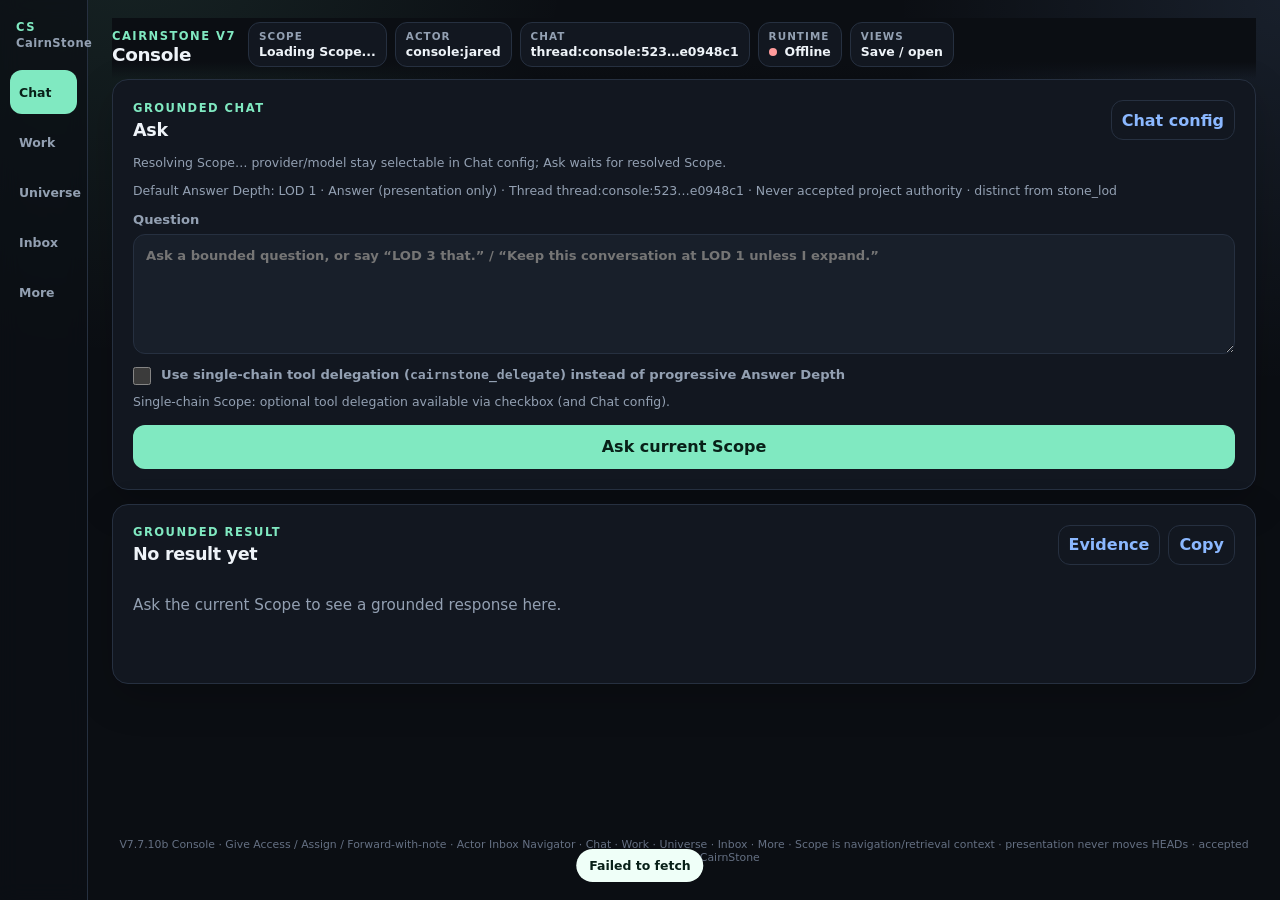
==== index.html @ ab8ea2f3 "feat(work): How To + Get my access + Claim invite surface" ====
<!doctype html>
<html lang="en">
<head>
  <meta charset="utf-8">
  <meta name="viewport" content="width=device-width, initial-scale=1, viewport-fit=cover">
  <meta name="theme-color" content="#101319">
  <link rel="icon" href="data:,">
  <title>CairnStone V7 Console</title>
  <link rel="stylesheet" href="./styles.css">
</head>
<body>
  <a class="skip-link" href="#main-content">Skip to content</a>
  <div class="app-shell">
    <nav class="nav-rail" aria-label="Primary">
      <div class="rail-brand" aria-hidden="true">
        <span class="rail-mark">CS</span>
        <span class="rail-name">CairnStone</span>
      </div>
      <button class="nav-item active" data-nav="chat" type="button">Chat</button>
      <button class="nav-item" data-nav="work" type="button">Work</button>
      <button class="nav-item" data-nav="universe" type="button">Universe</button>
      <button class="nav-item" data-nav="inbox" type="button">Inbox</button>
      <button class="nav-item" data-nav="more" type="button">More</button>
    </nav>

    <div class="app-column">
      <header class="context-bar" aria-label="Context">
        <div class="context-brand">
          <span class="eyebrow">CairnStone V7</span>
          <strong class="context-product">Console</strong>
        </div>
        <div class="context-pills" role="group" aria-label="Operating context">
          <button id="contextScopeBtn" class="context-pill" type="button" title="Open Scope">
            <span class="context-k">Scope</span>
            <span id="contextScopeLabel" class="context-v">Loading…</span>
          </button>
          <button id="contextActorBtn" class="context-pill" type="button" title="Open runtime &amp; actor">
            <span class="context-k">Actor</span>
            <span id="contextActorLabel" class="context-v">console:jared</span>
          </button>
          <button id="contextChatBtn" class="context-pill" type="button" title="Open Chat / Conversation Session">
            <span class="context-k">Chat</span>
            <span id="contextChatLabel" class="context-v">—</span>
          </button>
          <button id="contextCodeBtn" class="context-pill hidden" type="button" title="Open Work / Code Session">
            <span class="context-k">Code</span>
            <span id="contextCodeLabel" class="context-v">—</span>
          </button>
          <button id="contextRuntimeBtn" class="context-pill" type="button" title="Runtime status &amp; settings">
            <span class="context-k">Runtime</span>
            <span class="context-v context-runtime-v"><span id="healthDot" class="dot"></span><span id="healthText">Checking...</span></span>
          </button>
          <button id="contextViewsBtn" class="context-pill" type="button" title="Saved Views (presentation only)">
            <span class="context-k">Views</span>
            <span id="contextViewsLabel" class="context-v">Save / open</span>
          </button>
        </div>
        <button id="healthButton" class="visually-hidden" type="button" tabindex="-1" aria-hidden="true">Health</button>
      </header>

      <div id="inboxSubnav" class="subnav hidden" role="tablist" aria-label="Communications: Inbox, Handoff, Activity">
        <button class="subnav-item active" data-panel="inbox" type="button" title="Inbox — Read correspondence">Inbox</button>
        <button class="subnav-item" data-panel="handoff" type="button" title="Handoff — Dispatch structured handoff">Handoff</button>
        <button class="subnav-item" data-panel="activity" type="button" title="Activity — Cross-actor activity">Activity</button>
      </div>
      <div id="moreSubnav" class="subnav hidden" role="tablist" aria-label="More surfaces">
        <button class="subnav-item" data-panel="stones" type="button">Stones</button>
        <button class="subnav-item" data-panel="evidence" type="button">Evidence</button>
        <button class="subnav-item" data-panel="access" type="button">Access</button>
        <button class="subnav-item" data-panel="authorize" type="button">Authorize</button>
        <button class="subnav-item" data-panel="invite" type="button">Invite</button>
        <button class="subnav-item" data-panel="settings" type="button">Runtime</button>
      </div>

      <main id="main-content" class="app-content" tabindex="-1">
      <section id="panel-chat" class="panel active">
        <div class="card chat-ask-card">
          <div class="section-heading">
            <div><div class="eyebrow">Grounded Chat</div><h2>Ask</h2></div>
            <button id="openChatConfig" class="secondary" type="button" title="Route, model, and Chat runtime knobs">Chat config</button>
          </div>
          <p id="chatModeNote" class="muted small chat-mode-note"></p>
          <div id="answerDepthDefaults" class="answer-depth-defaults muted small" aria-live="polite"></div>
          <label><span>Question</span><textarea id="taskInput" rows="5" maxlength="4000" placeholder="Ask a bounded question, or say “LOD 3 that.” / “Keep this conversation at LOD 1 unless I expand.”"></textarea></label>
          <label id="toolDelegateWrap" class="check-row chat-capability-row"><input id="toolDelegate" type="checkbox"><span>Use single-chain tool delegation (<code>cairnstone_delegate</code>) instead of progressive Answer Depth</span></label>
          <p id="chatCapabilityHonesty" class="muted small chat-capability-honesty"></p>
          <button id="delegateButton" class="primary" type="button">Ask current Scope</button>
        </div>
        <div class="card result-card">
          <div class="section-heading">
            <div><div class="eyebrow">Grounded result</div><h2 id="resultTitle">No result yet</h2></div>
            <div class="result-heading-actions">
              <button id="openEvidenceDrawer" class="secondary" type="button" disabled title="Evidence bound to this response_id">Evidence</button>
              <button id="copyResult" class="secondary" type="button" disabled>Copy</button>
            </div>
          </div>
          <div id="resultMeta" class="chips"></div>
          <div id="authorityStrip" class="authority-strip hidden" aria-live="polite"></div>
          <div id="resultText" class="prose muted">Ask the current Scope to see a grounded response here.</div>
          <div id="answerDepthControls" class="answer-depth-controls hidden" aria-label="Answer Depth"></div>
          <p id="evidenceDrawerHint" class="muted small evidence-drawer-hint hidden"></p>
          <div id="staleActions" class="stale-actions hidden" aria-live="polite"></div>
        </div>
      </section>

      <section id="panel-universe" class="panel">
        <div class="card">
          <div class="section-heading">
            <div><div class="eyebrow">Semantic zoom · Scope projection</div><h2>Universe</h2></div>
            <button id="universeButton" class="primary compact-button" type="button">Open Universe</button>
          </div>
          <p class="muted small">Universe v2 projects Vault → Repo → Chain → Intelligence. Spatial layout, list, and grid share the same Scope selectors. Position and clustering never create graph edges or accepted-state authority.</p>
          <div class="universe-landing-status">
            <strong id="universeLandingSummary">Loading Scope…</strong>
            <span id="universeLandingAuthority" class="muted small">Resolving accepted chain HEAD snapshot.</span>
            <span id="universeLandingLod" class="muted small">LOD: Vault · view: spatial</span>
          </div>
          <div class="invite-actions">
            <button id="universeOpenScope" class="secondary" type="button">Adjust Scope</button>
            <button id="universeOpenRuntime" class="secondary" type="button">Runtime / actor</button>
          </div>
        </div>
      </section>

      <section id="panel-evidence" class="panel">
        <div class="card progressive-card">
          <div class="section-heading"><div><div class="eyebrow">Independent inspection</div><h2>Evidence</h2></div><button id="copyEvidence" class="secondary" type="button" disabled>Copy JSON</button></div>
          <p id="evidenceHonesty" class="muted small progressive-honesty">Authority summary first. Deeper refs expand on demand. <code>response_lod</code> ≠ <code>stone_lod</code>.</p>
          <div id="evidenceEmptyState" class="progressive-empty hidden" aria-live="polite">
            <strong>No evidence payload yet</strong>
            <p class="muted small">Ask in Chat or resolve Scope to inspect citations and freshness. Chat also opens an answer-linked Evidence drawer bound to the same <code>response_id</code>.</p>
          </div>
          <div class="progressive-step primary-step">
            <div class="progressive-step-label">1 · Authority summary</div>
            <div id="authoritySummary" class="evidence-grid"></div>
          </div>
          <div class="progressive-disclosure" id="evidenceDisclosure">
            <details class="progressive-details" data-evidence-section="accepted" open>
              <summary>2 · Accepted / cited evidence</summary>
              <div id="pathHeads" class="list"></div>
            </details>
            <details class="progressive-details" data-evidence-section="skills">
              <summary>3 · Selected skills</summary>
              <div id="skillsList" class="list"></div>
            </details>
            <details class="progressive-details" data-evidence-section="memory">
              <summary>4 · Memory refs / claims</summary>
              <div id="memoryRefs" class="list"></div>
            </details>
            <details class="progressive-details" data-evidence-section="observability">
              <summary>5 · Observability / coverage (raw)</summary>
              <pre id="observability" class="code-block">{}</pre>
            </details>
          </div>
          <div id="evidenceShareActions" class="share-actions" hidden>
            <button type="button" class="secondary" data-share-mode="give-access" data-share-source="evidence">Give access…</button>
            <button type="button" class="secondary" data-share-mode="assign" data-share-source="evidence">Assign / Ask to work</button>
            <button type="button" class="secondary" data-share-mode="forward" data-share-source="evidence">Forward with note</button>
          </div>
        </div>
      </section>
      <section id="panel-inbox" class="panel">
        <div class="card comms-hub-card">
          <div class="section-heading">
            <div>
              <div class="eyebrow" id="inboxHubEyebrow">AC1 correspondence</div>
              <h2>Inbox</h2>
            </div>
            <button id="refreshInbox" class="secondary" type="button">Refresh</button>
          </div>
          <p id="inboxHubBlurb" class="muted small comms-hub-blurb">Read immutable messages for one recipient. Reading may update delivery status only; the message stone stays immutable. Correspondence grants no execution authority.</p>
          <div id="inboxHubScopeNote" class="scope-caveat">Inbox is <strong>not</strong> auto-filtered by Scope: compact AC1 inbox metadata does not carry an authoritative chain association. Filtering would require inventing metadata or marking messages read.</div>
          <p class="muted small comms-identity-note">Identity = immutable <code>message_id</code> / <code>stone_hash</code> from the runtime — Console does not re-key correspondence.</p>
          <div class="actor-inbox-nav" id="inboxActorNav" data-surface="inbox">
            <div class="actor-nav-label" id="inboxActorNavLabel">Choose inbox</div>
            <div id="inboxActorPicker" class="actor-picker" role="listbox" aria-labelledby="inboxActorNavLabel" aria-multiselectable="false"></div>
            <div id="inboxPlaneTabs" class="mailbox-planes" role="tablist" aria-label="Mailbox plane"></div>
            <p id="inboxActorMeta" class="muted small actor-nav-meta" aria-live="polite"></p>
            <details class="actor-nav-advanced progressive-details">
              <summary>Advanced / Custom Actor ID</summary>
              <p class="muted small">Exact mailbox IDs for unusual or federated identities. Primary navigation stays on the actor picker above.</p>
              <label><span>Custom recipient ID</span><input id="inboxActor" value="console:jared" autocomplete="off" spellcheck="false"></label>
            </details>
          </div>
          <label class="check-row"><input id="inboxGroupThreads" type="checkbox"><span>Group by thread</span></label>
          <div id="inboxList" class="message-list" aria-live="polite"><p class="muted">Choose an inbox, then refresh to load correspondence.</p></div>
        </div>
        <div id="messageReaderCard" class="card message-reader-card">
          <div class="eyebrow">Message reader</div>
          <h2 id="messageTitle" tabindex="-1">No message selected</h2>
          <div id="messageMeta" class="chips"></div>
          <div id="messageShareActions" class="share-actions" hidden>
            <button type="button" class="secondary" data-share-mode="give-access" data-share-source="message-reader">Give access…</button>
            <button type="button" class="secondary" data-share-mode="assign" data-share-source="message-reader">Assign / Ask to work</button>
            <button type="button" class="secondary" data-share-mode="forward" data-share-source="message-reader">Forward with note</button>
          </div>
          <pre id="messageContent" class="code-block wrap">Select a message to read it. Reading mutates delivery state only; the message stone remains immutable.</pre>
        </div>
      </section>
      <section id="panel-handoff" class="panel">
        <div class="card comms-hub-card">
          <div class="section-heading">
            <div>
              <div class="eyebrow" id="handoffHubEyebrow">Structured AC1 dispatch</div>
              <h2>Handoff</h2>
            </div>
            <span class="comms-intent-pill" title="Compose only — no execution authority">Dispatch</span>
          </div>
          <p id="handoffHubBlurb" class="muted small comms-hub-blurb">Creates immutable correspondence that transports intent and provenance. It grants no execution, mutation, or accepted-state authority.</p>
          <div id="handoffHubScopeNote" class="scope-caveat">Handoff association is explicit: choose one exact participating chain from the current Scope (AC1 carries one chain field).</div>
          <label><span>Associated chain <small>(must be an exact participating chain)</small></span><select id="handoffChain"></select></label>
          <div class="actor-inbox-nav" id="handoffActorNav" data-surface="handoff">
            <div class="actor-nav-label" id="handoffActorNavLabel">Choose recipients</div>
            <div id="handoffActorPicker" class="actor-picker" role="listbox" aria-labelledby="handoffActorNavLabel" aria-multiselectable="true"></div>
            <p id="handoffActorMeta" class="muted small actor-nav-meta" aria-live="polite"></p>
            <details class="actor-nav-advanced progressive-details">
              <summary>Advanced / Custom Actor ID</summary>
              <p class="muted small">Add unusual recipients by exact mailbox ID. Work plane defaults to <code>:cairnstone-v6</code>.</p>
              <label><span>Recipients <small>(exact IDs; comma-separated fallback)</small></span><input id="handoffTo" placeholder="claude:cairnstone-v6" autocomplete="off" spellcheck="false"></label>
            </details>
          </div>
          <label><span>Subject</span><input id="handoffSubject" value="CairnStone V7 handoff"></label>
          <label><span>Task / intent</span><textarea id="handoffTask" rows="6" placeholder="Describe the continuation or task."></textarea></label>
          <div class="two-col"><label><span>Package ID <small>(optional)</small></span><input id="handoffPackage"></label><label><span>Priority</span><select id="handoffPriority"><option>low</option><option selected>normal</option><option>high</option><option>urgent</option></select></label></div>
          <fieldset><legend>Continuation ref <small>(optional)</small></legend><label><span>Stone hash</span><input id="continuationHash"></label><label><span>Path / note</span><input id="continuationPath"></label></fieldset>
          <fieldset><legend>Immutable GitHub artifact <small>(optional)</small></legend><div class="two-col"><label><span>Owner</span><input id="artifactOwner" placeholder="nothinginfinity"></label><label><span>Repo</span><input id="artifactRepo" placeholder="cairnstone-v6"></label></div><label><span>Path</span><input id="artifactPath"></label><label><span>Commit SHA</span><input id="artifactCommit"></label></fieldset>
          <fieldset><legend>External GitHub inbox mirror <small>(optional transport only)</small></legend><p class="muted small">Writes one inspectable JSON mirror per recipient. The immutable AC1 message stone remains authority; mirror failure does not roll back the handoff.</p><div class="two-col"><label><span>Owner</span><input id="mirrorOwner" placeholder="nothinginfinity"></label><label><span>Repo</span><input id="mirrorRepo" placeholder="cairnstone-v6-console"></label></div><div class="two-col"><label><span>Branch</span><input id="mirrorBranch" placeholder="main"></label><label><span>Path prefix</span><input id="mirrorPrefix" placeholder="cairnstone-inbox"></label></div></fieldset>
          <button id="handoffButton" class="primary" type="button">Dispatch handoff</button>
          <pre id="handoffResult" class="code-block wrap">No handoff sent yet.</pre>
        </div>
      </section>
      <section id="panel-activity" class="panel">
        <div class="card comms-hub-card">
          <div class="section-heading">
            <div>
              <div class="eyebrow" id="activityHubEyebrow">Combined AC1 view</div>
              <h2>Activity</h2>
            </div>
            <button id="activityRefresh" class="secondary" type="button">Refresh</button>
          </div>
          <p id="activityHubBlurb" class="muted small comms-hub-blurb">Aggregated recent correspondence across actor inboxes you query. Same AC1 stones — presentation grouping only.</p>
          <div id="activityHubScopeNote" class="scope-caveat">Activity uses real recipient/thread metadata only. It is not silently filtered by the global Scope because compact AC1 listing metadata does not expose a trustworthy chain field.</div>
          <div class="actor-inbox-nav" id="activityActorNav" data-surface="activity">
            <div class="actor-nav-label" id="activityActorNavLabel">Whose activity?</div>
            <div id="activityActorPicker" class="actor-picker" role="listbox" aria-labelledby="activityActorNavLabel" aria-multiselectable="true"></div>
            <p id="activityActorMeta" class="muted small actor-nav-meta" aria-live="polite"></p>
            <details class="actor-nav-advanced progressive-details">
              <summary>Advanced / Custom Actor ID</summary>
              <p class="muted small">Each mailbox is still queried independently via existing <code>cairnstone_get_inbox</code> — this field is fallback only.</p>
              <label><span>Custom actor IDs</span><input id="activityActors" placeholder="console:jared, claude:cairnstone-v6" autocomplete="off" spellcheck="false"></label>
            </details>
          </div>
          <div class="two-col compact">
            <label><span>Filter</span><select id="activityFilter"><option value="all">All</option><option value="handoff">Handoffs only</option><option value="message">Messages/other</option></select></label>
            <label class="check-row"><input id="activityGroupThreads" type="checkbox" checked><span>Group by thread</span></label>
          </div>
          <div id="activityList" class="message-list" aria-live="polite"><p class="muted">Choose actors, then refresh to load recent activity.</p></div>
        </div>
      </section>
      <section id="panel-stones" class="panel">
        <div class="card progressive-card">
          <div class="section-heading"><div><div class="eyebrow">Scope-aware stone browser</div><h2>Stones</h2></div><button id="stonesRefresh" class="secondary" type="button">Refresh</button></div>
          <p id="stonesHonesty" class="muted small progressive-honesty">Browse and search first. Title / currentness stay primary; LOD and raw refs expand after selection.</p>
          <div class="progressive-step primary-step">
            <div class="progressive-step-label">1 · Browse / search</div>
            <label><span>Search current Scope</span><input id="stonesQuery"></label>
            <div id="stonesHead" class="chips"></div>
            <div id="stonesEmptyState" class="progressive-empty" aria-live="polite">
              <strong>No stones loaded</strong>
              <p class="muted small">Refresh to browse the current Scope. Multi-chain search uses <code>cairnstone_find_scope</code>.</p>
            </div>
            <div id="stonesList" class="message-list"><p class="muted">Refresh to browse the current Scope.</p></div>
          </div>
        </div>
        <div class="card progressive-card">
          <div class="eyebrow">2 · Detail (on selection)</div>
          <h2 id="stoneDetailTitle">No stone selected</h2>
          <div id="stoneDetailMeta" class="chips"></div>
          <div class="progressive-disclosure" id="stonesDisclosure">
            <details id="stonesDetailBlock" class="progressive-details" data-stones-section="detail" open>
              <summary>Summary / preview</summary>
              <pre id="stoneDetailSummary" class="code-block wrap">Select a stone or search match to see its summary.</pre>
            </details>
            <details id="stonesRawBlock" class="progressive-details" data-stones-section="raw">
              <summary>Raw LOD / refs</summary>
              <pre id="stoneDetailRaw" class="code-block wrap">Raw LOD fields and refs appear here after selection. stone_lod is storage LOD — not Answer Depth response_lod.</pre>
            </details>
          </div>
          <div class="share-actions stone-share-actions">
            <button id="copyStoneHash" class="secondary" type="button" disabled>Copy hash</button>
            <button type="button" class="secondary" data-share-mode="give-access" data-share-source="stones" disabled id="stoneGiveAccess">Give access…</button>
            <button type="button" class="secondary" data-share-mode="assign" data-share-source="stones" disabled id="stoneAssign">Assign / Ask to work</button>
            <button type="button" class="secondary" data-share-mode="forward" data-share-source="stones" disabled id="stoneForward">Forward with note</button>
          </div>
        </div>
      </section>
      <section id="panel-access" class="panel">
        <div class="card access-grants-card">
          <div class="section-heading">
            <div>
              <div class="eyebrow">V7.7.10b · canonical-object sharing</div>
              <h2>Access grants</h2>
            </div>
            <button id="accessGrantsRefresh" class="secondary" type="button">Refresh</button>
          </div>
          <p class="muted small">Operational <code>cairnstone-access-grant-v1</code> rows over typed object refs. Visibility ≠ execute. Revoke blocks <strong>future</strong> access only. Worker APIs expected on <strong>0.5.40</strong>; Console degrades honestly if tools are missing. Human Commit required for grant / revoke.</p>
          <div class="scope-caveat">Presentation never calls <code>set_head</code> / <code>set_path_head</code>. Grants never silently widen Scope, workspace, or Code Session capability.</div>
          <label><span>Filter by object_ref <small>(optional)</small></span><input id="accessGrantsObjectRef" placeholder="msg:… / stone:… / session:…" autocomplete="off" spellcheck="false"></label>
          <div id="accessGrantsHonesty" class="muted small" aria-live="polite">Load grants after worker 0.5.40 exposes <code>cairnstone_access_grant_list</code>.</div>
          <div id="accessGrantsList" class="message-list" aria-live="polite"><p class="muted">No grants loaded.</p></div>
        </div>
      </section>
      <section id="panel-code" class="panel">
        <div class="card work-guide-card" id="workGuideCard">
          <div class="section-heading">
            <div>
              <div class="eyebrow">Zero-ID · Work questionnaire</div>
              <h2 id="workGuideTitle">Question 1 of 3</h2>
            </div>
            <span id="workGuideStepPill" class="work-pill">What?</span>
          </div>
          <p id="workGuideSubtitle" class="muted small">Humans answer human questions. CairnStone resolves workspace, access readiness, Code Session, pins, IDs, and Task Run + events.</p>
          <details class="work-howto" id="workHowTo">
            <summary>How to use CairnStone · current step</summary>
            <ol class="muted small">
              <li>Get my workspace access (console:jared, list+read only).</li>
              <li>Answer What / Who / What should they do.</li>
              <li>Give access uses Approve &amp; send invite — not Route/Dispatch.</li>
              <li>Invited actor: Claim invite with mailbox ticket (session only).</li>
              <li>Assign still uses Human Commit then Dispatch.</li>
            </ol>
            <p class="muted small">Bearers stay in this browser session. Never paste them into Stones or chat.</p>
          </details>
          <div class="invite-actions" id="workOperatorPathActions">
            <button id="workGetMyAccessBtn" class="secondary" type="button">Get my workspace access</button>
            <button id="workClaimInviteBtn" class="secondary" type="button">Claim invite</button>
          </div>
          <label id="workClaimInviteWrap" class="hidden"><span>Invite id to claim</span>
            <input id="workClaimInviteId" autocomplete="off" placeholder="invite id from Waiting for claim">
          </label>
          <p id="workOperatorPathStatus" class="muted small" aria-live="polite"></p>
          <p id="workGuideHint" class="muted small work-guide-hint">Describe the outcome in plain language. Do not paste session IDs or commit SHAs.</p>
          <ul id="workGuideMissing" class="work-guide-missing muted small"></ul>

          <div id="workQuestionWhat" class="work-question" data-work-question="what">
            <label><span>What is the work?</span>
              <textarea id="workAnswerWhat" rows="3" placeholder="Ship the Zero-ID Work questionnaire on Console…"></textarea>
            </label>
          </div>

          <div id="workQuestionWho" class="work-question hidden" data-work-question="who">
            <p class="muted small" id="workWhoPrompt">Who should do it?</p>
            <div id="workActorPicker" class="actor-picker work-actor-picker" role="listbox" aria-label="Choose who by name"></div>
            <p id="workWhoSelected" class="muted small">No one selected yet.</p>
          </div>

          <div id="workQuestionAction" class="work-question hidden" data-work-question="what_should_they_do">
            <p class="muted small">What should they do?</p>
            <div id="workActionChoices" class="work-action-choices" role="listbox" aria-label="Choose the human action"></div>
            <label id="workActionNoteWrap" class="hidden"><span>Extra note <small>(optional)</small></span>
              <textarea id="workAnswerActionNote" rows="2" placeholder="Optional plain-language detail…"></textarea>
            </label>
          </div>

          <div class="invite-actions">
            <button id="workGuidePrimaryCta" class="primary" type="button">Continue</button>
            <button id="workGuideBackBtn" class="secondary hidden" type="button">Back</button>
          </div>
          <p class="muted small work-guide-note">Access grant · Human Commit · Dispatch stay explicit second taps. Raw IDs and SHAs live under Advanced. <strong>10h.4 runtime acceptance stays separate.</strong></p>
        </div>

        <div class="card work-resolve-card hidden" id="workAutoResolveCard">
          <div class="section-heading">
            <div>
              <div class="eyebrow">CairnStone resolve</div>
              <h2>Auto-resolved values</h2>
            </div>
            <button id="workAutoResolveRefresh" class="secondary" type="button">Refresh resolve</button>
          </div>
          <p class="muted small">Presentation resolves CairnStone values from Conversation bindings + session prefs. It never invents IDs, never weakens <code>scoped_grant</code>, and never auto-dispatches.</p>
          <ul id="workAutoResolveList" class="work-resolve-list" aria-live="polite"></ul>
          <div id="workAccessTargetPick" class="work-access-target-pick hidden">
            <p class="muted small"><strong>Access to what?</strong> Give access needs one human target. Console will not wait on Code Session, repo pins, or Task Run — and will not create a Code Session by default.</p>
            <div id="workAccessTargetChoices" class="work-access-target-choices" role="listbox" aria-label="Access to what?"></div>
            <p id="workAccessTargetNote" class="muted small" aria-live="polite"></p>
          </div>
        </div>

        <div class="card work-confirm-card hidden" id="workConfirmCard">
          <div class="section-heading">
            <div>
              <div class="eyebrow">Second tap required</div>
              <h2>Review · Human Commit · Dispatch</h2>
            </div>
          </div>
          <div id="workAccessConfirm" class="work-access-confirm hidden">
            <p id="workAccessConfirmText" class="work-access-confirm-text"></p>
            <label class="check-row work-access-confirm-row" id="workAccessConfirmCheckRow">
              <input id="workAccessConfirmCheck" type="checkbox">
              <span>Yes — confirm this access target before Human Commit</span>
            </label>
            <div class="invite-actions">
              <button id="workApproveInviteBtn" class="primary hidden" type="button">Approve &amp; send invite</button>
            </div>
            <p id="workInviteStatus" class="muted small" aria-live="polite"></p>
          </div>
          <div id="workGenericIntentWrap">
          <p class="muted small">Answers are composed into intent text below. Route / Commit / Dispatch remain explicit — Console never auto-mutates or auto-dispatches.</p>
          <label><span>Composed intent</span><textarea id="intentText" rows="4" placeholder="Filled from What / Who / What should they do…"></textarea></label>
          <div class="invite-actions">
            <button id="intentRouteButton" class="secondary" type="button">Route intent</button>
          </div>
          <div class="share-proposal-card">
            <div class="eyebrow">Proposal summary</div>
            <strong id="intentProposalTitle">No proposal</strong>
            <ul id="intentProposalLines" class="share-proposal-lines muted small"><li>Route intent from Work to see a proposal or dispatch card.</li></ul>
          </div>
          <label class="check-row share-commit-row"><input id="intentHumanCommit" type="checkbox"><span>Human Commit — approve the proposed tool call without dispatching it</span></label>
          <div class="invite-actions">
            <button id="intentCommitProposal" class="primary" type="button" disabled>Commit proposal</button>
          </div>
          <label class="check-row share-commit-row"><input id="dispatchHumanCommit" type="checkbox"><span>Human Commit — approve dispatch of this proposed Task Run</span></label>
          <div class="invite-actions">
            <button id="dispatchCommitButton" class="primary" type="button" disabled>Dispatch Task Run</button>
          </div>
          <pre id="intentResult" class="code-block wrap">No intent routed yet.</pre>
          </div>
        </div>

        <div class="card work-code-card hidden" id="workCodeSessionCard">
          <div class="section-heading">
            <div>
              <div class="eyebrow">Code Session · default</div>
              <h2 id="workCodeSessionHeading">Code Session</h2>
            </div>
            <button id="codeLoad" class="secondary" type="button">Load console view</button>
          </div>
          <p id="workCodeSessionStatus" class="muted small">Resolved Work shows the Code Session here — Advanced stays closed.</p>

          <div id="workRepoBranchPick" class="work-repo-branch-pick hidden">
            <p class="muted small">No Conversation-bound Code Session. Pick one repo and branch — CairnStone resolves pins server-side. No commit hash or session-id field in default.</p>
            <label><span>Repository</span><input id="workRepoPick" autocomplete="off" placeholder="owner/repo"></label>
            <label><span>Branch</span><input id="workBranchPick" autocomplete="off" placeholder="main" value="main"></label>
            <div class="invite-actions">
              <button id="workRepoBranchBindBtn" class="primary compact-button" type="button">Bind Code Session</button>
            </div>
            <p id="workRepoBranchNote" class="muted small" aria-live="polite"></p>
          </div>

          <div id="codeEmptyState" class="work-empty-state" aria-live="polite">
            <strong>No Code Session loaded</strong>
            <p class="muted small">Bind via Chat discovery or repo + branch, then load the console view. Runtime identity stays on the worker.</p>
          </div>
          <div id="codeSurface" class="code-surface hidden">
            <div class="work-task-hero" aria-label="Current task">
              <div class="work-task-kicker">Current task</div>
              <div id="codeCurrentTask" class="work-task-title">—</div>
              <div class="work-task-meta">
                <span id="codeSessionLifecycle" class="work-pill">—</span>
                <span id="codeProjectName" class="work-pill work-pill-muted">—</span>
              </div>
            </div>
            <div id="codeMeta" class="chips"></div>
            <div class="code-actions invite-actions" aria-label="Operator actions">
              <button id="codeInviteAgent" class="secondary" type="button" disabled>Invite Agent</button>
              <button id="codeSendMessage" class="secondary" type="button" disabled>Send Message</button>
              <button id="codeCheckpoints" class="secondary" type="button" disabled>Checkpoints</button>
              <button id="codeViewWork" class="secondary" type="button" disabled>View Work</button>
              <button id="codeGiveAccess" class="secondary" type="button" disabled data-share-mode="give-access" data-share-source="work">Give access…</button>
              <button id="codeAssign" class="secondary" type="button" disabled data-share-mode="assign" data-share-source="work">Assign / Ask to work</button>
              <button id="codeProposeMerge" class="primary compact-button" type="button" disabled>Propose / Merge</button>
            </div>
            <div class="work-disclosure" id="codeDisclosure">
              <details class="work-details" data-section="actors">
                <summary>Actors <span id="codeActorsSummary" class="work-summary-hint"></span></summary>
                <div id="codeActors" class="code-actors">—</div>
                <div id="codeLeases" class="muted small work-inline-note"></div>
              </details>
              <details class="work-details" data-section="tests">
                <summary>Tests <span id="codeTestsSummary" class="work-summary-hint"></span></summary>
                <div id="codeTests" class="code-block-value">—</div>
              </details>
              <details class="work-details" data-section="working_tree">
                <summary>Working tree <span id="codeWorkingTreeSummary" class="work-summary-hint"></span></summary>
                <div id="codeWorkingTree" class="code-block-value">—</div>
              </details>
              <details class="work-details" data-section="checkpoints">
                <summary>Checkpoints <span id="codeCheckpointsSummary" class="work-summary-hint"></span></summary>
                <div id="codeCheckpointsHint" class="muted small">Use <strong>Checkpoints</strong> for the authoritative list from <code>cairnstone_code_checkpoint_list</code>.</div>
              </details>
              <details class="work-details" data-section="environment">
                <summary>Environment / sandbox <span id="codeEnvSummary" class="work-summary-hint"></span></summary>
                <div id="codeEnvironment" class="code-block-value">—</div>
                <div id="codeSandbox" class="muted small work-inline-note"></div>
              </details>
              <details class="work-details" data-section="receipts">
                <summary>Receipts <span id="codeReceiptsSummary" class="work-summary-hint"></span></summary>
                <div id="codeReceipts" class="muted small">None in snapshot unless reported by console view.</div>
              </details>
              <details class="work-details" data-section="actions">
                <summary>Action catalog <span class="work-summary-hint">existing APIs only</span></summary>
                <div id="codeActionCatalog" class="work-action-catalog"></div>
                <p class="muted small">Invite = V7.7.6 invite plane; Propose/Merge = <code>cairnstone_workspace_propose_accept</code> only. No silent Chat/Authorize merge.</p>
              </details>
            </div>
          </div>
          <div id="codeProposeForm" class="code-propose-form hidden">
            <div class="eyebrow">Propose / Merge</div>
            <p class="muted small">Calls <code>cairnstone_workspace_propose_accept</code> only after confirm. Requires propose scope on the workspace capability. Console does not add merge/deploy authority; accepted_state_authority stays false.</p>
            <label><span>Title <small>(optional)</small></span><input id="codeProposeTitle" autocomplete="off" placeholder="Proposal title"></label>
            <label><span>Note <small>(optional)</small></span><textarea id="codeProposeNote" rows="2" placeholder="Review note"></textarea></label>
            <label><span>Path prefix <small>(optional)</small></span><input id="codeProposePrefix" autocomplete="off" placeholder="notes/"></label>
            <label><span>Paths <small>(optional; one per line — omit to use server default)</small></span><textarea id="codeProposePaths" rows="3" placeholder="Leave empty rather than inventing paths"></textarea></label>
            <div class="invite-actions">
              <button id="codeProposeConfirm" class="primary compact-button" type="button">Confirm propose</button>
              <button id="codeProposeCancel" class="secondary" type="button">Cancel</button>
            </div>
          </div>
          <div id="codeDetail" class="card hidden">
            <div class="eyebrow">Detail</div>
            <h2 id="codeDetailTitle">—</h2>
            <pre id="codeDetailBody" class="code-block wrap"></pre>
          </div>
        </div>

        <details class="work-advanced work-advanced-shell" id="workAdvancedShell">
          <summary>Advanced · ID-ish steps &amp; raw values</summary>
          <p class="muted small">Escape hatch for raw workspace IDs, Code Session ID paste, Create with SHA / session id, Task Run ID override, and the prior six ID-oriented steps. Default Work does not require these.</p>

          <div class="card work-step-card" id="workStepWorkspace" data-work-step="choose_workspace">
            <div class="section-heading">
              <div><div class="eyebrow">Advanced 1</div><h2>Choose workspace</h2></div>
            </div>
            <p class="muted small">Raw <code>ws:</code> ID + session capability. Default mode shows a human workspace label instead.</p>
            <label><span>Workspace ID</span><input id="workWorkspaceId" autocomplete="off" placeholder="ws:…"></label>
            <label><span>Workspace capability</span><input id="codeWorkspaceCap" type="password" autocomplete="off" placeholder="workspace capability (sessionStorage only)"></label>
            <div class="invite-actions">
              <button id="workGetMyAccessAdvancedBtn" class="secondary compact-button" type="button">Get my workspace access</button>
              <button id="workWorkspaceSave" class="primary compact-button" type="button">Save workspace</button>
            </div>
          </div>

          <div class="card work-step-card" id="workStepCollaborator" data-work-step="add_collaborator">
            <div class="section-heading">
              <div><div class="eyebrow">Advanced 2</div><h2>Add collaborator</h2></div>
            </div>
            <p class="muted small"><strong>Add collaborator</strong> mints a workspace invite (Invite plane). That is not <strong>Share reference</strong> (access grant over a typed object ref).</p>
            <div class="invite-actions">
              <button id="workAddCollaboratorBtn" class="primary compact-button" type="button">Add collaborator</button>
              <button id="workCollaboratorContinueBtn" class="secondary" type="button">Continue</button>
            </div>
          </div>

          <div class="card work-step-card" id="workStepCodeSession" data-work-step="code_session">
            <div class="section-heading">
              <div><div class="eyebrow">Advanced 3</div><h2>Code Session · ID paste / Create SHA</h2></div>
              <button id="workCodeSessionRefreshBtn" class="secondary" type="button">Refresh discovery</button>
            </div>
            <p id="codeHonesty" class="muted small">Escape hatch only. Default Work uses Chat binding or a single repo + branch pick (pins resolved server-side). Raw session IDs and commit SHAs stay here.</p>
            <div id="workCodeSessionDiscovery" class="work-discovery">
              <label><span>Bound Code Sessions (from Conversation Sessions)</span>
                <select id="workCodeSessionSelect">
                  <option value="">Loading honest options…</option>
                </select>
              </label>
              <p id="workCodeSessionDiscoveryNote" class="muted small">Empty until a Conversation Session binds a code_session_id, or you create one below.</p>
              <div class="invite-actions">
                <button id="workCodeSessionUseBtn" class="primary compact-button" type="button">Use selected</button>
              </div>
            </div>
            <details class="work-create-details" id="workCodeSessionCreateDetails">
              <summary>Create with SHA / session id</summary>
              <p class="muted small">Calls <code>cairnstone_code_session_create</code> with explicit session id + base-commit SHAs. Prefer default repo + branch bind when possible.</p>
              <label><span>New Code Session ID</span><input id="workCodeSessionCreateId" autocomplete="off" placeholder="cs:…"></label>
              <label><span>Source repos <small>(one per line)</small></span><textarea id="workCodeSessionCreateRepos" rows="2" placeholder="owner/repo"></textarea></label>
              <label><span>Base commits <small>(repo sha — one per line)</small></span><textarea id="workCodeSessionCreateCommits" rows="2" placeholder="owner/repo abcdef…"></textarea></label>
              <div class="invite-actions">
                <button id="workCodeSessionCreateBtn" class="primary compact-button" type="button">Create Code Session</button>
              </div>
            </details>
            <details class="work-advanced" id="workAdvancedIds">
              <summary>Raw Code Session ID paste</summary>
              <p class="muted small">Manual ID entry is an escape hatch, not discovery.</p>
              <div class="work-bind">
                <label><span>Code Session ID</span><input id="codeSessionId" autocomplete="off" placeholder="cs:…"></label>
              </div>
            </details>
          </div>

          <div class="card work-stage" id="workStageIntent" data-work-stage="describe">
            <div class="section-heading">
              <div><div class="eyebrow">Advanced 4–6 · V7.7.10e Work proposal gate</div><h2>Raw describe · Review · Dispatch IDs</h2></div>
            </div>
            <p class="muted small">Dispatch Task Run ID override lives here only. Default confirm auto-fills the ID but keeps the field hidden. Presentation never calls <code>set_head</code> / <code>set_path_head</code>.</p>
            <label id="workDispatchIdLabel"><span>Dispatch Task Run ID override</span><input id="dispatchTaskRunId" autocomplete="off" placeholder="tr:… (auto-filled after propose)"></label>
            <p class="muted small">Prefer the Zero-ID questionnaire + confirm card above. This block exists for operators who need ID-level control.</p>
          </div>
        </details>

        <div class="card work-stage hidden" id="workStageEvents" data-cairn-target="work.events" data-work-stage="events">
          <div class="section-heading">
            <div><div class="eyebrow">V7.7.10f · Worker event-plane poll</div><h2>Events / Agent Tree</h2></div>
          </div>
          <p class="muted small">Diagnostics after Code Session readiness. Poll-only view for worker event-plane projection. Presentation never invents events, never claims live WebSocket transport, and never moves HEADs.</p>
          <label><span>Task Run ID <small>(optional root / filter)</small></span><input id="eventTaskRunId" autocomplete="off" placeholder="tr:…"></label>
          <div class="invite-actions">
            <button id="eventPollButton" class="secondary" type="button">Poll events</button>
            <button id="eventTreeButton" class="secondary" type="button">Poll agent tree</button>
          </div>
          <pre id="eventResult" class="code-block wrap">No event-plane result yet.</pre>
        </div>

        <div class="card work-stage hidden" id="workStageRetention" data-cairn-target="work.retention" data-work-stage="retention">
          <div class="section-heading">
            <div><div class="eyebrow">V7.7.10g</div><h2>Retention preview</h2></div>
          </div>
          <p class="muted small">Diagnostic after session readiness. Preview-only retention card. Fail-closed if the worker tool is unavailable. Presentation never invents PIN/DROP decisions and never writes HEAD state. <strong>10h.4 runtime acceptance stays separate from this UX slice.</strong></p>
          <div class="invite-actions">
            <button id="retentionPreviewButton" class="secondary" type="button">Preview retention</button>
          </div>
          <pre id="retentionResult" class="code-block wrap" aria-live="polite">No retention preview result yet.</pre>
        </div>
      </section>
<section id="panel-invite" class="panel">
        <div class="card invite-card">
          <div class="section-heading">
            <div><div class="eyebrow">V7.7.6b trusted-human mint</div><h2>Invite to Workspace</h2></div>
            <button id="inviteRefresh" class="secondary" type="button">Refresh lifecycle</button>
          </div>
          <p class="muted small">Minting uses the operator bearer already kept in this browser session. The Console never signs workspace capabilities and never stores a workspace bearer. AC1 notices carry only invite_id, fingerprint, and instructions.</p>
          <label><span>Workspace ID</span><input id="inviteWorkspace" value="ws:v775-multi-actor-workplane" autocomplete="off"></label>
          <label><span>Actors (one principal-bound invite each)</span><textarea id="inviteActors" rows="4">chatgpt:cairnstone-v6
claude:cairnstone-v6
grok:cairnstone-v6
grok-bot:cairnstone-v6</textarea></label>
          <div class="two-col compact">
            <label><span>Membership role</span>
              <select id="inviteRole">
                <option value="drafter" selected>drafter</option>
                <option value="proposer">proposer</option>
                <option value="owner">owner</option>
              </select>
            </label>
            <label><span>Invite TTL seconds</span><input id="inviteTtl" type="number" min="60" max="604800" value="86400"></label>
          </div>
          <label><span>Optional path prefix</span><input id="invitePrefix" placeholder="notes/" autocomplete="off"></label>
          <fieldset>
            <legend>Scopes</legend>
            <label class="check-row"><input type="checkbox" data-scope="ls" checked><span>ls</span></label>
            <label class="check-row"><input type="checkbox" data-scope="read" checked><span>read</span></label>
            <label class="check-row"><input type="checkbox" data-scope="diff" checked><span>diff</span></label>
            <label class="check-row"><input type="checkbox" data-scope="write_draft" checked><span>write_draft (does not imply propose)</span></label>
            <label class="check-row"><input type="checkbox" data-scope="propose"><span>propose (explicit only)</span></label>
          </fieldset>
          <label><span>Instruction in AC1 notice</span><textarea id="inviteInstruction" rows="3">Join the workspace and review proposal 001. Claim with your mailbox capability. Do not paste workspace bearers into Stones or chat.</textarea></label>
          <div class="invite-actions"><button id="inviteMint" class="primary" type="button">Mint & Send</button></div>
          <label><span>Fallback human prompt</span><input id="inviteFallback" value="Check your CairnStone work inbox." readonly></label>
          <button id="inviteCopyFallback" class="secondary" type="button">Copy fallback prompt</button>
          <div id="inviteList" class="message-list"><p class="muted">No tracked invites in this browser session.</p></div>
        </div>
        <div class="card">
          <div class="section-heading">
            <div><div class="eyebrow">V7.7.6c trusted-human mailbox issue</div><h2>Issue mailbox capability</h2></div>
          </div>
          <p class="muted small">Uses the same operator bearer as Mint. Issues a short-lived mail.read:self token for one actor so that actor can claim an invite. Show once, copy into the host secure field, never stone, never paste into chat.</p>
          <label><span>Principal actor</span><input id="mailboxActor" value="grok-bot:cairnstone-v6" autocomplete="off"></label>
          <label><span>TTL seconds (30–3600)</span><input id="mailboxTtl" type="number" min="30" max="3600" value="900"></label>
          <fieldset>
            <legend>Mailbox scopes</legend>
            <label class="check-row"><input type="checkbox" data-mailbox-scope="mail.read:self" checked><span>mail.read:self (required to claim)</span></label>
            <label class="check-row"><input type="checkbox" data-mailbox-scope="mail.reply:self"><span>mail.reply:self</span></label>
            <label class="check-row"><input type="checkbox" data-mailbox-scope="task.consume:self"><span>task.consume:self</span></label>
          </fieldset>
          <div class="invite-actions">
            <button id="mailboxIssue" class="primary" type="button">Issue mailbox capability</button>
            <button id="mailboxReissue" class="secondary" type="button">Reissue mailbox cap</button>
            <button id="mailboxCopy" class="secondary" type="button" disabled>Copy token</button>
            <button id="mailboxClear" class="secondary" type="button">Clear from screen</button>
          </div>
          <p id="mailboxCountdown" class="muted small">No mailbox ticket on screen.</p>
          <pre id="mailboxResult" class="code-block wrap">No mailbox capability issued this session.</pre>
        </div>
        <div class="card">
          <div class="eyebrow">Ordinary AC1 compose</div>
          <h2>Send message</h2>
          <p class="muted small">Independent of invitations. Correspondence transports intent only.</p>
          <label><span>Recipients</span><input id="composeTo" value="chatgpt:cairnstone-v6, claude:cairnstone-v6, grok:cairnstone-v6"></label>
          <label><span>Subject</span><input id="composeSubject" value="CairnStone Console message"></label>
          <label><span>Intent</span>
            <select id="composeIntent">
              <option value="message" selected>message</option>
              <option value="handoff">handoff</option>
              <option value="task_request">task_request</option>
              <option value="ack">ack</option>
            </select>
          </label>
          <label><span>Body</span><textarea id="composeBody" rows="4" placeholder="Ordinary human-to-model correspondence."></textarea></label>
          <button id="composeSend" class="primary" type="button">Send message</button>
          <pre id="composeResult" class="code-block wrap">No message sent yet.</pre>
        </div>
      </section>
      <section id="panel-authorize" class="panel">
        <div class="card progressive-card authorize-card">
          <div class="section-heading"><div><div class="eyebrow">V7.3.3 trusted human boundary</div><h2>Authorize</h2></div><button id="authorizationRefresh" class="secondary" type="button">Refresh</button></div>
          <p id="authorizeHonesty" class="muted small progressive-honesty">Material effect first. Exact arguments and provenance stay one drill-down away. Operator bearer is session-only — never Saved Views, never stones.</p>
          <div class="progressive-step primary-step">
            <div class="progressive-step-label">1 · Operator session</div>
            <label><span>Operator token</span><input id="operatorToken" type="password" autocomplete="off" placeholder="CAIRNSTONE_OPERATOR_TOKEN"></label>
          </div>
          <div class="progressive-step primary-step">
            <div class="progressive-step-label">2 · Authorization history</div>
            <div id="authorizationEmptyState" class="progressive-empty" aria-live="polite">
              <strong>Enter token and refresh</strong>
              <p class="muted small">This surface is outside the model-callable MCP tool catalog.</p>
            </div>
            <div id="authorizationList" class="message-list"><p class="muted">Enter the operator token and refresh to load pending and completed requests.</p></div>
          </div>
        </div>
        <div class="card progressive-card authorize-card">
          <div class="eyebrow">3 · Selected request</div>
          <h2 id="authorizationTitle">No authorization selected</h2>
          <div id="authorizationMeta" class="chips"></div>
          <div class="progressive-step primary-step">
            <div class="progressive-step-label">Material effect</div>
            <div id="authorizationSummary" class="evidence-grid"></div>
          </div>
          <div class="progressive-disclosure" id="authorizeDisclosure">
            <details id="authorizeArgsBlock" class="progressive-details" data-authorize-section="args" open>
              <summary>4 · Exact stored arguments</summary>
              <pre id="authorizationArguments" class="code-block wrap">Select an authorization record.</pre>
            </details>
            <details id="authorizeRawBlock" class="progressive-details" data-authorize-section="raw">
              <summary>5 · Immutable request / provenance</summary>
              <pre id="authorizationRaw" class="code-block wrap">{}</pre>
            </details>
          </div>
          <div class="two-col">
            <button id="authorizationReject" class="secondary" type="button" disabled>Reject</button>
            <button id="authorizationApprove" class="primary" type="button" disabled>Approve & Execute</button>
          </div>
          <pre id="authorizationResult" class="code-block wrap">No decision submitted.</pre>
        </div>
      </section>
      <section id="panel-settings" class="panel">
        <div class="card">
          <div class="section-heading">
            <div><div class="eyebrow">More · Runtime</div><h2>Runtime &amp; actor</h2></div>
            <button id="settingsOpenSheet" class="secondary" type="button">Open editor</button>
          </div>
          <p class="muted small">Raw MCP URL and actor override live in a sheet — not permanent first-screen chrome. Console actions never grant delegated execution or mutation authority.</p>
          <div class="evidence-grid">
            <div class="evidence-item"><span class="muted small">Actor</span><strong id="settingsActorPreview">console:jared</strong></div>
            <div class="evidence-item"><span class="muted small">Runtime</span><strong id="settingsRuntimePreview" class="wrap-anywhere">—</strong></div>
          </div>
          <p class="muted small">Operator bearer remains only on Authorize (sessionStorage). Workspace capabilities stay in Work / Invite flows and are never stoned.</p>
          <p class="muted small">Saved Views (context bar → Views) store selectors/presentation in localStorage only and re-resolve Scope on open.</p>
        </div>
      </section>
      </main>

      <footer>V7.7.10b Console · Give Access / Assign / Forward-with-note · Actor Inbox Navigator · Chat · Work · Universe · Inbox · More · Scope is navigation/retrieval context · presentation never moves HEADs · accepted state remains in CairnStone</footer>
    </div>

    <nav class="nav-bottom" aria-label="Primary mobile">
      <button class="nav-item active" data-nav="chat" type="button"><span class="nav-ico" aria-hidden="true">◎</span><span>Chat</span></button>
      <button class="nav-item" data-nav="work" type="button"><span class="nav-ico" aria-hidden="true">▣</span><span>Work</span></button>
      <button class="nav-item" data-nav="universe" type="button"><span class="nav-ico" aria-hidden="true">◉</span><span>Universe</span></button>
      <button class="nav-item" data-nav="inbox" type="button"><span class="nav-ico" aria-hidden="true">☰</span><span>Inbox</span></button>
      <button class="nav-item" data-nav="more" type="button"><span class="nav-ico" aria-hidden="true">···</span><span>More</span></button>
    </nav>
  </div>

  <div id="scopeSheet" class="sheet hidden" role="dialog" aria-modal="true" aria-labelledby="scopeSheetTitle">
    <div class="sheet-backdrop" data-close-sheet="scopeSheet"></div>
    <div class="sheet-panel">
      <header class="sheet-header">
        <div><div class="eyebrow">Global workspace</div><h2 id="scopeSheetTitle">Scope</h2></div>
        <button class="secondary" type="button" data-close-sheet="scopeSheet">Close</button>
      </header>
      <div class="sheet-body progressive-card">
        <p class="muted small progressive-honesty">Compact identity first. Browse and diagnostics expand on demand. Opening a Saved View always re-resolves this snapshot.</p>
        <div class="progressive-step primary-step">
          <div class="progressive-step-label">1 · Scope identity</div>
          <div class="scope-status">
            <strong id="scopeSummary">Loading Scope...</strong>
            <span id="scopeAuthority" class="muted small">Resolving accepted chain HEAD snapshot.</span>
          </div>
          <div id="savedViewFreshness" class="scope-caveat hidden" role="status"></div>
        </div>
        <div class="scope-tools">
          <label class="scope-search"><span>Find repository or chain</span><input id="scopeSearch" type="search" placeholder="Search CairnStone..."></label>
          <div class="scope-actions">
            <button id="scopeAll" class="secondary" type="button">All CairnStone</button>
            <button id="scopeDefault" class="secondary" type="button">Project memory</button>
          </div>
        </div>
        <div id="scopeRecentsWrap" class="scope-recents hidden">
          <span class="muted small">Recent</span>
          <div id="scopeRecents" class="chips"></div>
        </div>
        <div class="progressive-disclosure">
          <details id="scopePicker" class="progressive-details">
            <summary>2 · Browse repositories and chains</summary>
            <div id="scopeCatalog" class="scope-catalog"><p class="muted">Loading catalog...</p></div>
          </details>
          <details id="scopeAdvanced" class="progressive-details">
            <summary>3 · Coverage / diagnostics</summary>
            <div id="scopeCoverage" class="muted small"></div>
            <p class="muted small">Bird's Eye / Universe projection remains available from the Universe primary surface.</p>
          </details>
        </div>
      </div>
    </div>
  </div>

  <div id="savedViewsSheet" class="sheet hidden" role="dialog" aria-modal="true" aria-labelledby="savedViewsSheetTitle">
    <div class="sheet-backdrop" data-close-sheet="savedViewsSheet"></div>
    <div class="sheet-panel">
      <header class="sheet-header">
        <div>
          <div class="eyebrow">Navigation convenience</div>
          <h2 id="savedViewsSheetTitle">Saved Views</h2>
        </div>
        <button class="secondary" type="button" data-close-sheet="savedViewsSheet">Close</button>
      </header>
      <div class="sheet-body">
        <p class="muted small">Stores selectors and presentation prefs in this browser only. Opening re-resolves Scope via <code>cairnstone_resolve_scope</code>. Never freezes HEADs, never stores secrets, never accepted project truth.</p>
        <div class="progressive-step primary-step">
          <div class="progressive-step-label">Save current view</div>
          <label><span>Name</span><input id="savedViewName" maxlength="80" placeholder="e.g. Platform · Universe list" autocomplete="off"></label>
          <button id="savedViewSave" class="primary" type="button">Save view</button>
        </div>
        <div class="progressive-step">
          <div class="progressive-step-label">Open / manage</div>
          <div id="savedViewsList" class="message-list" aria-live="polite"><p class="muted">No Saved Views yet.</p></div>
        </div>
        <p id="savedViewsNote" class="scope-caveat">Saved Views ≠ accepted project truth. <code>response_lod</code> stays distinct from <code>stone_lod</code>.</p>
      </div>
    </div>
  </div>

  <div id="runtimeSheet" class="sheet hidden" role="dialog" aria-modal="true" aria-labelledby="runtimeSheetTitle">
    <div class="sheet-backdrop" data-close-sheet="runtimeSheet"></div>
    <div class="sheet-panel">
      <header class="sheet-header">
        <div><div class="eyebrow">Provider / connection</div><h2 id="runtimeSheetTitle">Runtime &amp; actor</h2></div>
        <button class="secondary" type="button" data-close-sheet="runtimeSheet">Close</button>
      </header>
      <div class="sheet-body">
        <p class="muted small">Console actions never grant delegated execution or mutation authority. Values are browser-local only.</p>
        <label><span>Runtime MCP</span><input id="runtimeUrl" autocomplete="url"></label>
        <label><span>Actor ID</span><input id="actorId" value="console:jared" autocomplete="off"></label>
        <div class="invite-actions">
          <button id="runtimeSheetRecheck" class="primary" type="button">Recheck health</button>
          <button id="runtimeSheetSaveClose" class="secondary" type="button" data-close-sheet="runtimeSheet">Done</button>
        </div>
      </div>
    </div>
  </div>

  <div id="chatConfigSheet" class="sheet hidden" role="dialog" aria-modal="true" aria-labelledby="chatConfigSheetTitle">
    <div class="sheet-backdrop" data-close-sheet="chatConfigSheet"></div>
    <div class="sheet-panel">
      <header class="sheet-header">
        <div><div class="eyebrow">Contextual configuration</div><h2 id="chatConfigSheetTitle">Chat config</h2></div>
        <button class="secondary" type="button" data-close-sheet="chatConfigSheet">Close</button>
      </header>
      <div class="sheet-body">
        <p id="chatConfigHonesty" class="muted small">Route / model knobs stay here so Ask + Answer Depth remain first paint.</p>
        <p id="chatConfigRouteNote" class="scope-caveat"></p>
        <div id="singleChainRouteControls">
          <div class="two-col"><label><span>Provider</span><select id="providerSelect"></select></label><label><span>Model</span><select id="modelSelect"></select></label></div>
          <label id="credentialAliasWrap" class="hidden"><span>Credential alias</span><input id="credentialAlias" value="default" autocomplete="off"></label>
        </div>
        <div class="two-col compact">
          <label><span>Output tokens</span><input id="outputTokens" type="number" min="128" max="2000" value="800"></label>
          <label id="temperatureWrap"><span>Temperature <small>(tool delegation only)</small></span><input id="temperature" type="number" min="0" max="2" step="0.1" value="0.2"></label>
        </div>
        <label id="includeInboxWrap" class="check-row"><input id="includeInbox" type="checkbox" checked><span>Include non-mutating AC1 inbox snapshot in single-chain tool delegation</span></label>
        <div class="invite-actions">
          <button id="refreshModels" class="secondary" type="button">Refresh models</button>
          <button class="primary compact-button" type="button" data-close-sheet="chatConfigSheet">Done</button>
        </div>
        <p class="muted small">MCP URL / actor live in Runtime (context bar). Presentation defaults stay localStorage-only. <code>accepted_state_authority</code> remains false.</p>
      </div>
    </div>
  </div>

  <div id="evidenceDrawer" class="sheet hidden" role="dialog" aria-modal="true" aria-labelledby="evidenceDrawerTitle">
    <div class="sheet-backdrop" data-close-sheet="evidenceDrawer"></div>
    <div class="sheet-panel evidence-drawer-panel">
      <header class="sheet-header">
        <div>
          <div class="eyebrow">Answer-linked</div>
          <h2 id="evidenceDrawerTitle">Evidence &amp; provenance</h2>
          <p id="evidenceDrawerSubtitle" class="muted small"></p>
        </div>
        <button class="secondary" type="button" data-close-sheet="evidenceDrawer">Close</button>
      </header>
      <div class="sheet-body">
        <div id="evidenceDrawerBody" class="evidence-drawer-body">
          <p class="muted">Ask for a grounded response to inspect citations, claims, authority freshness, and receipt fields bound to that <code>response_id</code>.</p>
        </div>
        <div id="evidenceDrawerShareActions" class="share-actions" hidden>
          <button type="button" class="secondary" data-share-mode="give-access" data-share-source="evidence">Give access…</button>
          <button type="button" class="secondary" data-share-mode="assign" data-share-source="evidence">Assign / Ask to work</button>
          <button type="button" class="secondary" data-share-mode="forward" data-share-source="evidence">Forward with note</button>
        </div>
      </div>
    </div>
  </div>

  <div id="messageReaderSheet" class="sheet hidden" role="dialog" aria-modal="true" aria-labelledby="messageReaderSheetTitle">
    <div class="sheet-backdrop" data-close-sheet="messageReaderSheet"></div>
    <div class="sheet-panel message-reader-panel">
      <header class="sheet-header">
        <div>
          <div class="eyebrow">Message reader</div>
          <h2 id="messageReaderSheetTitle" tabindex="-1">No message selected</h2>
        </div>
        <button id="messageReaderBack" class="secondary" type="button" data-close-sheet="messageReaderSheet">Back</button>
      </header>
      <div class="sheet-body message-reader-sheet-body">
        <div id="messageReaderSheetMeta" class="chips"></div>
        <div id="messageReaderSheetShareActions" class="share-actions" hidden>
          <button type="button" class="secondary" data-share-mode="give-access" data-share-source="message-reader">Give access…</button>
          <button type="button" class="secondary" data-share-mode="assign" data-share-source="message-reader">Assign / Ask to work</button>
          <button type="button" class="secondary" data-share-mode="forward" data-share-source="message-reader">Forward with note</button>
        </div>
        <pre id="messageReaderSheetContent" class="code-block wrap message-reader-body">Select a message to read it. Reading mutates delivery state only; the message stone remains immutable.</pre>
      </div>
    </div>
  </div>

  <div id="shareSheet" class="sheet hidden" role="dialog" aria-modal="true" aria-labelledby="shareSheetTitle">
    <div class="sheet-backdrop" data-close-sheet="shareSheet"></div>
    <div class="sheet-panel share-sheet-panel">
      <header class="sheet-header">
        <div>
          <div class="eyebrow">V7.7.10b · Share</div>
          <h2 id="shareSheetTitle">Give access…</h2>
        </div>
        <button class="secondary" type="button" data-close-sheet="shareSheet">Close</button>
      </header>
      <div class="sheet-body">
        <p id="shareSheetBlurb" class="muted small">Share one canonical object identity. Give Access does not copy payloads. Assign proposes a Task Run over the same refs. Forward with note creates new AC1 commentary that references the original.</p>
        <div class="share-mode-tabs" role="tablist" aria-label="Share operation">
          <button type="button" class="secondary share-mode-tab active" data-share-tab="give-access">Give access</button>
          <button type="button" class="secondary share-mode-tab" data-share-tab="assign">Assign</button>
          <button type="button" class="secondary share-mode-tab" data-share-tab="forward">Forward with note</button>
        </div>
        <div class="share-object-block">
          <div class="eyebrow">Canonical object_ref</div>
          <strong id="shareObjectRef" class="wrap-anywhere">—</strong>
          <div id="shareObjectMeta" class="chips"></div>
          <p id="shareResolveNote" class="muted small">Local parse until <code>cairnstone_attachment_ref_resolve</code> is live.</p>
        </div>
        <div class="actor-inbox-nav" id="shareActorNav" data-surface="share">
          <div class="actor-nav-label" id="shareActorNavLabel">Choose principal</div>
          <div id="shareActorPicker" class="actor-picker" role="listbox" aria-labelledby="shareActorNavLabel" aria-multiselectable="false"></div>
          <p id="shareActorMeta" class="muted small actor-nav-meta" aria-live="polite"></p>
          <details class="actor-nav-advanced progressive-details">
            <summary>Advanced / Custom Actor ID</summary>
            <label><span>Exact principal mailbox</span><input id="sharePrincipal" placeholder="grok:cairnstone-v6" autocomplete="off" spellcheck="false"></label>
          </details>
        </div>
        <div id="shareGiveFields">
          <label><span>Permission</span>
            <select id="sharePermission">
              <option value="read" selected>read — visibility only</option>
              <option value="discuss">discuss — Conversation Session attach; no mutate/execute</option>
              <option value="execute-against">execute-against — still needs human Task Run; grant alone does not execute</option>
            </select>
          </label>
          <label class="check-row"><input id="shareNotify" type="checkbox"><span>Notify recipient on grant</span></label>
        </div>
        <div id="shareAssignFields" class="hidden">
          <label><span>Ask / task</span><textarea id="shareAssignTask" rows="3" placeholder="Ask this actor to work on the same object refs…"></textarea></label>
          <p class="muted small">Creates a Task Run <strong>proposal</strong> only (not auto-dispatch). Assign does not grant access by itself.</p>
        </div>
        <div id="shareForwardFields" class="hidden">
          <label><span>Note / commentary</span><textarea id="shareForwardNote" rows="4" placeholder="Intentional new correspondence referencing the original object…"></textarea></label>
          <label><span>Subject</span><input id="shareForwardSubject" value="Forward with note"></label>
        </div>
        <div id="shareProposalCard" class="share-proposal-card">
          <div class="eyebrow">Proposal summary</div>
          <strong id="shareProposalTitle">Incomplete</strong>
          <ul id="shareProposalLines" class="share-proposal-lines muted small"></ul>
        </div>
        <label class="check-row share-commit-row"><input id="shareHumanCommit" type="checkbox"><span>Human Commit — I approve this consequential mutation (grant / revoke / assign proposal / forward)</span></label>
        <div class="invite-actions">
          <button id="shareCommitButton" class="primary" type="button" disabled>Commit</button>
          <button class="secondary" type="button" data-close-sheet="shareSheet">Cancel</button>
        </div>
        <pre id="shareResult" class="code-block wrap">No share action committed yet.</pre>
      </div>
    </div>
  </div>

  <div id="universeOverlay" class="universe-overlay hidden" role="dialog" aria-modal="true" aria-labelledby="universeTitle">
    <div class="universe-shell">
      <header class="universe-header">
        <div>
          <div class="eyebrow">Universe v2 · semantic zoom</div>
          <h2 id="universeTitle">CairnStone Scope</h2>
        </div>
        <button id="universeClose" class="secondary" type="button">Close</button>
      </header>
      <div class="universe-controls">
        <input id="universeSearch" type="search" placeholder="Search to focus…" autocomplete="off">
        <div class="universe-zoom-group" role="group" aria-label="Semantic zoom">
          <button id="universeZoomOut" class="secondary" type="button" title="Zoom out">−</button>
          <button id="universeLod" class="secondary" type="button">LOD: Vault</button>
          <button id="universeZoomIn" class="secondary" type="button" title="Zoom in">+</button>
        </div>
        <div class="universe-view-group" role="group" aria-label="View mode">
          <button id="universeViewSpatial" class="secondary universe-view-btn active" type="button" data-view="spatial">Spatial</button>
          <button id="universeViewList" class="secondary universe-view-btn" type="button" data-view="list">List</button>
          <button id="universeViewGrid" class="secondary universe-view-btn" type="button" data-view="grid">Grid</button>
        </div>
        <button id="universeMulti" class="secondary" type="button">Multi-select</button>
        <button id="universeApply" class="primary compact-button" type="button" disabled>Apply multi</button>
      </div>
      <div id="universeStatus" class="universe-status muted small" aria-live="polite">Loading…</div>
      <div class="universe-legend muted small">Position, proximity, size, clustering, and animation are visualization only. Repository membership comes from catalog provenance; no synthetic global HEAD or permanent graph edge is created here. Intelligence LOD loads one bounded orientation card via existing read APIs.</div>
      <div id="universeStage" class="universe-stage" data-view="spatial">
        <div id="universeCanvasWrap" class="universe-canvas-wrap">
          <div id="universeCanvas" class="universe-canvas" aria-label="Spatial Vault → Repo → Chain → Intelligence projection"></div>
        </div>
        <div id="universeFallback" class="universe-fallback">
          <div class="eyebrow" id="universeFallbackLabel">List fallback</div>
          <div id="universeFallbackList" class="scope-catalog universe-entity-list"></div>
        </div>
        <div id="universeGrid" class="universe-grid hidden" aria-label="Grid fallback"></div>
      </div>
      <div id="universeIntelPanel" class="universe-intel-panel hidden" aria-live="polite">
        <div class="eyebrow">Intelligence (bounded)</div>
        <strong id="universeIntelTitle">—</strong>
        <p id="universeIntelMeta" class="muted small">Orientation from resume_chain / manifest_v2 — not a synthetic HEAD.</p>
      </div>
    </div>
  </div>
  <div id="toast" class="toast" role="status" aria-live="polite"></div>
  <script type="module" src="./app.js"></script>
</body>
</html>
---- styles.css ----
:root{color-scheme:dark;--bg:#0b0e13;--surface:#121720;--surface2:#181f2a;--line:#263040;--text:#eef3f8;--muted:#93a0b2;--accent:#80e9c1;--accent2:#8bb8ff;--danger:#ff9b9b;--radius:16px;--rail-w:88px;--bottom-nav-h:64px;--touch:44px;font-family:"IBM Plex Sans",ui-sans-serif,system-ui,-apple-system,BlinkMacSystemFont,"Segoe UI",sans-serif}
*{box-sizing:border-box}
body{margin:0;min-height:100vh;overflow-x:clip;background:radial-gradient(circle at 10% -10%,rgba(128,233,193,.1),transparent 28rem),radial-gradient(circle at 100% 0%,rgba(139,184,255,.1),transparent 24rem),var(--bg);color:var(--text)}
button,input,select,textarea{font:inherit}button{cursor:pointer}
.visually-hidden{position:absolute!important;width:1px;height:1px;padding:0;margin:-1px;overflow:hidden;clip:rect(0,0,0,0);white-space:nowrap;border:0}
.wrap-anywhere{overflow-wrap:anywhere}
.skip-link{position:absolute;left:12px;top:12px;z-index:100;padding:10px 14px;border-radius:12px;background:var(--accent);color:#082018;font-weight:800;text-decoration:none;transform:translateY(-160%);transition:transform .15s ease}
.skip-link:focus,.skip-link:focus-visible{transform:translateY(0);outline:2px solid var(--accent2);outline-offset:3px}
:where(button,.nav-item,.subnav-item,.context-pill,.lod-btn,.universe-view-btn,a):focus-visible{outline:2px solid var(--accent2);outline-offset:2px}
:where(button,.nav-item,.subnav-item,.context-pill):focus:not(:focus-visible){outline:none}

.app-shell{display:grid;grid-template-columns:1fr;min-height:100vh;min-height:100dvh}
.nav-rail{display:none}
.app-column{display:flex;flex-direction:column;min-width:0;width:100%;padding:max(10px,env(safe-area-inset-top)) 14px calc(var(--bottom-nav-h) + 18px + env(safe-area-inset-bottom));max-width:1040px;margin:0 auto}
.app-content{flex:1;min-width:0}

.context-bar{display:flex;flex-wrap:wrap;align-items:center;gap:10px 12px;padding:4px 0 12px;position:sticky;top:0;z-index:12;background:linear-gradient(var(--bg) 72%,transparent)}
.context-brand{min-width:0}
.context-product{display:block;font-size:1.15rem;letter-spacing:-.02em}
.context-pills{display:flex;flex-wrap:wrap;gap:8px;align-items:center;flex:1;min-width:0}
.context-pill{display:inline-flex;flex-direction:column;align-items:flex-start;gap:2px;min-height:var(--touch);min-width:0;max-width:100%;border:1px solid var(--line);border-radius:12px;background:var(--surface);color:var(--text);padding:7px 10px;text-align:left}
.context-pill-quiet{flex-direction:row;align-items:center;gap:8px;font-size:.75rem;font-weight:750}
.context-runtime-v{display:inline-flex;align-items:center;gap:8px;white-space:nowrap}
.context-k{font-size:.65rem;font-weight:800;letter-spacing:.1em;text-transform:uppercase;color:var(--muted)}
.context-v{font-size:.78rem;font-weight:700;max-width:42vw;overflow:hidden;text-overflow:ellipsis;white-space:nowrap}

.subnav{display:flex;gap:6px;overflow-x:auto;padding:0 0 10px;-webkit-overflow-scrolling:touch;scrollbar-width:none}
.subnav::-webkit-scrollbar{display:none}
.subnav-item{flex:0 0 auto;min-height:40px;border:1px solid var(--line);border-radius:999px;background:var(--surface);color:var(--muted);padding:8px 14px;font-size:.8rem;font-weight:750}
.subnav-item.active{background:rgba(139,184,255,.14);color:var(--accent2);border-color:rgba(139,184,255,.45)}

.nav-bottom{position:fixed;left:0;right:0;bottom:0;z-index:20;display:grid;grid-template-columns:repeat(5,1fr);gap:2px;padding:6px 6px calc(6px + env(safe-area-inset-bottom));background:rgba(11,14,19,.94);border-top:1px solid var(--line);backdrop-filter:blur(12px)}
.nav-bottom .nav-item{display:flex;flex-direction:column;align-items:center;justify-content:center;gap:2px;min-height:var(--touch);border:0;border-radius:12px;background:transparent;color:var(--muted);font-size:.68rem;font-weight:750;padding:4px 2px}
.nav-bottom .nav-item.active{color:var(--accent);background:rgba(128,233,193,.08)}
.nav-ico{font-size:.95rem;line-height:1;opacity:.9}

h1,h2{margin:0;letter-spacing:-.02em}h1{font-size:clamp(1.65rem,5vw,2.3rem)}h2{font-size:1.1rem}
.eyebrow{color:var(--accent);text-transform:uppercase;font-size:.72rem;font-weight:800;letter-spacing:.13em;margin-bottom:5px}
.card{background:var(--surface);border:1px solid var(--line);border-radius:var(--radius);padding:16px;box-shadow:0 14px 40px rgba(0,0,0,.18);margin-bottom:14px}
label{display:grid;gap:7px;color:var(--muted);font-size:.82rem;font-weight:650;margin-bottom:12px}
input,select,textarea{width:100%;border:1px solid var(--line);border-radius:12px;background:var(--surface2);color:var(--text);padding:11px 12px;outline:none}
textarea{resize:vertical;line-height:1.45}
input:focus,select:focus,textarea:focus{border-color:var(--accent2);box-shadow:0 0 0 3px rgba(139,184,255,.1)}
.two-col{display:grid;grid-template-columns:1fr;gap:0 12px}.two-col.compact{grid-template-columns:1fr 1fr}
.secondary,.primary,.status-pill{border:1px solid var(--line);border-radius:12px;background:var(--surface);color:var(--text);padding:10px 12px;font-weight:750;min-height:var(--touch)}
.primary{width:100%;background:var(--accent);color:#082018;border-color:transparent}
.secondary{padding:8px 10px;color:var(--accent2);min-height:40px}
.compact-button{width:auto}
.status-pill{display:inline-flex;align-items:center;gap:8px;font-size:.75rem;padding:8px 10px}
.dot{width:8px;height:8px;border-radius:999px;background:#697383;flex:0 0 auto}.dot.ok{background:var(--accent);box-shadow:0 0 0 4px rgba(128,233,193,.1)}.dot.bad{background:var(--danger)}
.panel{display:none}.panel.active{display:block}
.section-heading{display:flex;justify-content:space-between;gap:12px;align-items:center;margin-bottom:14px}
.check-row{display:flex;align-items:flex-start;gap:10px;line-height:1.35}.check-row input{width:18px;height:18px;margin:1px 0 0}
.result-card{min-height:180px}.prose{white-space:pre-wrap;line-height:1.62}
.muted{color:var(--muted)}.small{font-size:.78rem}
.chips{display:flex;flex-wrap:wrap;gap:7px;margin:10px 0 14px}
.chip{border:1px solid var(--line);background:var(--surface2);padding:5px 8px;border-radius:999px;font-size:.7rem;color:var(--muted);max-width:100%;overflow:hidden;text-overflow:ellipsis;white-space:nowrap}
.evidence-grid{display:grid;grid-template-columns:1fr;gap:8px;margin-bottom:14px}
.evidence-item,.list-item,.message-item{padding:10px 11px;border:1px solid var(--line);border-radius:12px;background:var(--surface2)}
.evidence-item strong{display:block;margin-top:4px;overflow-wrap:anywhere}
details{border-top:1px solid var(--line);padding:12px 0 2px}summary{cursor:pointer;font-weight:750}
.list,.message-list{display:grid;gap:8px;margin-top:10px}
.list-item{font-size:.78rem;color:var(--muted);overflow-wrap:anywhere}
.message-item{width:100%;text-align:left;color:var(--text)}.message-item .meta{color:var(--muted);font-size:.72rem;margin-top:5px}
.code-block{margin:12px 0 0;padding:12px;border:1px solid var(--line);border-radius:12px;background:#0a0d12;color:#c8d4e2;font-size:.73rem;overflow:auto;max-height:420px}
.code-block.wrap{white-space:pre-wrap;overflow-wrap:anywhere}
fieldset{border:1px solid var(--line);border-radius:14px;margin:14px 0;padding:12px}legend{color:var(--muted);font-size:.78rem;padding:0 5px}
.hidden{display:none!important}
footer{color:#657083;text-align:center;font-size:.68rem;padding:16px 0 0}
.toast{position:fixed;left:50%;bottom:calc(var(--bottom-nav-h) + 12px + env(safe-area-inset-bottom));transform:translate(-50%,20px);opacity:0;pointer-events:none;background:#effff8;color:#082018;border-radius:999px;padding:9px 13px;font-size:.78rem;font-weight:800;transition:.2s ease;z-index:50;max-width:calc(100vw - 32px)}
.toast.show{opacity:1;transform:translate(-50%,0)}

.scope-status{display:grid;gap:4px;margin-bottom:12px}.scope-status strong{font-size:1rem}
.scope-tools{display:grid;gap:8px}.scope-search{margin:0}
.scope-actions{display:grid;grid-template-columns:1fr 1fr;gap:8px}
.scope-recents{display:flex;align-items:center;gap:8px;flex-wrap:wrap;margin:10px 0}.scope-recents .chips{margin:0}
.scope-catalog{display:grid;gap:10px;margin-top:12px;max-height:360px;overflow:auto;padding-right:2px}
.repo-group{border:1px solid var(--line);border-radius:14px;background:rgba(255,255,255,.015);overflow:hidden}
.repo-row{display:flex;align-items:center;justify-content:space-between;gap:10px;padding:10px 11px;background:var(--surface2);border:0;width:100%;color:var(--text);text-align:left}
.repo-row.active{box-shadow:inset 3px 0 var(--accent)}
.repo-row .meta,.chain-row .meta{font-size:.69rem;color:var(--muted);margin-top:3px}
.chain-list{display:grid;gap:1px}
.chain-row{display:flex;align-items:center;gap:10px;width:100%;padding:9px 11px;border:0;border-top:1px solid rgba(38,48,64,.7);background:transparent;color:var(--text);text-align:left}
.repo-row:hover,.chain-row:hover{background:rgba(139,184,255,.07)}
.chain-row input{width:18px;height:18px;margin:0;pointer-events:none}
.chain-row.active{background:rgba(128,233,193,.07)}.chain-row.headless{opacity:.62}
.scope-caveat{border:1px dashed var(--line);border-radius:12px;padding:10px 11px;margin:0 0 14px;color:var(--muted);font-size:.76rem;line-height:1.45;background:rgba(139,184,255,.035)}
.universe-landing-status{display:grid;gap:4px;margin:12px 0 14px}

.sheet{position:fixed;inset:0;z-index:45;display:flex;align-items:flex-end;justify-content:center}
.sheet.hidden{display:none!important}
.sheet-backdrop{position:absolute;inset:0;background:rgba(5,7,10,.62)}
.sheet-panel{position:relative;width:min(640px,100%);max-height:min(88vh,880px);overflow:auto;background:var(--surface);border:1px solid var(--line);border-radius:18px 18px 0 0;padding:14px 14px calc(18px + env(safe-area-inset-bottom));box-shadow:0 -18px 48px rgba(0,0,0,.35)}
.sheet-header{display:flex;align-items:center;justify-content:space-between;gap:12px;margin-bottom:12px;position:sticky;top:0;background:var(--surface);z-index:1;padding-bottom:8px}
.sheet-body{min-width:0}

.universe-overlay{position:fixed;inset:0;z-index:40;background:rgba(5,7,10,.94);backdrop-filter:blur(14px);padding:max(12px,env(safe-area-inset-top)) 12px max(12px,env(safe-area-inset-bottom));overflow:auto}
.universe-shell{width:min(1200px,100%);min-height:100%;margin:0 auto;display:grid;grid-template-rows:auto auto auto auto minmax(420px,1fr) auto;gap:10px}
.universe-header{display:flex;align-items:center;justify-content:space-between;gap:14px}
.universe-controls{display:grid;grid-template-columns:1fr 1fr;gap:8px}.universe-controls input{grid-column:1/-1}
.universe-zoom-group,.universe-view-group{display:flex;gap:6px;align-items:stretch}
.universe-zoom-group .secondary,.universe-view-group .secondary{flex:1;min-width:0;padding:8px 6px;font-size:.78rem}
.universe-view-btn.active{border-color:var(--accent);color:var(--accent);background:rgba(128,233,193,.08)}
.universe-legend,.universe-status{line-height:1.45}
.universe-status[data-status="error"]{color:var(--danger)}
.universe-status[data-status="loading"]{color:var(--accent2)}
.universe-stage{display:grid;gap:10px;min-height:420px}
.universe-stage[data-view="spatial"] .universe-fallback,.universe-stage[data-view="spatial"] .universe-grid{display:none}
.universe-stage[data-view="list"] .universe-canvas-wrap,.universe-stage[data-view="list"] .universe-grid{display:none}
.universe-stage[data-view="list"] .universe-fallback{display:block}
.universe-stage[data-view="grid"] .universe-canvas-wrap,.universe-stage[data-view="grid"] .universe-fallback{display:none}
.universe-stage[data-view="grid"] .universe-grid{display:grid}
.universe-canvas-wrap{position:relative;min-height:520px;border:1px solid var(--line);border-radius:22px;overflow:hidden;touch-action:none;background:
  radial-gradient(circle at 50% 48%,rgba(128,233,193,.09),transparent 14rem),
  radial-gradient(circle at 22% 18%,rgba(139,184,255,.08),transparent 18rem),
  radial-gradient(circle at 82% 72%,rgba(128,233,193,.05),transparent 16rem),
  linear-gradient(165deg,#0a0e14 0%,#090c11 55%,#0c121a 100%);
  box-shadow:inset 0 0 0 1px rgba(255,255,255,.02)}
.universe-canvas{position:absolute;inset:0;transition:transform .2s ease}
.universe-node{position:absolute;transform:translate(-50%,-50%);border:1px solid var(--line);border-radius:999px;background:rgba(18,23,32,.94);color:var(--text);box-shadow:0 10px 28px rgba(0,0,0,.25);max-width:200px;overflow:hidden;text-overflow:ellipsis;white-space:nowrap;transition:opacity .18s ease,transform .18s ease,border-color .18s ease,box-shadow .18s ease;min-height:var(--touch);padding:8px 12px}
.universe-node.repo{padding:10px 13px;font-size:.76rem;font-weight:800;border-color:rgba(139,184,255,.45);border-radius:16px}
.universe-node.chain{padding:7px 10px;font-size:.68rem;color:var(--muted);border-radius:14px}
.universe-node.vault{padding:13px 16px;font-size:.78rem;font-weight:900;background:rgba(128,233,193,.12);border-color:rgba(128,233,193,.55)}
.universe-node.intelligence{padding:9px 12px;font-size:.7rem;border-radius:12px;border-color:rgba(139,184,255,.35);background:rgba(139,184,255,.08);white-space:normal;max-width:220px;line-height:1.3}
.universe-node.size-lg{font-size:.82rem;padding:12px 16px;z-index:3}
.universe-node.size-sm{opacity:.85;font-size:.65rem;padding:6px 9px}
.universe-node.active{border-color:var(--accent);color:var(--accent);transform:translate(-50%,-50%) scale(1.08)}
.universe-node.focused{border-color:var(--accent2);color:var(--text);transform:translate(-50%,-50%) scale(1.12);z-index:5;box-shadow:0 0 0 3px rgba(139,184,255,.16)}
.universe-node.dim{opacity:.14}
.universe-node.multi-selected{box-shadow:0 0 0 3px rgba(128,233,193,.18);border-color:var(--accent)}
.universe-fallback{border:1px solid var(--line);border-radius:16px;padding:12px;background:rgba(18,23,32,.55)}.universe-fallback .scope-catalog{max-height:min(60vh,560px);overflow:auto}
.universe-grid{grid-template-columns:repeat(auto-fill,minmax(150px,1fr));gap:10px;align-content:start}
.universe-grid-card{display:flex;flex-direction:column;align-items:flex-start;gap:6px;min-height:88px;padding:12px;border:1px solid var(--line);border-radius:14px;background:rgba(18,23,32,.9);color:var(--text);text-align:left}
.universe-grid-card.active{border-color:var(--accent);color:var(--accent)}
.universe-grid-card.focused{border-color:var(--accent2)}
.universe-grid-card.dim{opacity:.28}
.universe-grid-card .meta{font-size:.72rem;color:var(--muted)}
.universe-entity-row{display:flex;align-items:center;justify-content:space-between;gap:10px;width:100%;text-align:left;padding:10px 12px;border:1px solid var(--line);border-radius:12px;background:var(--surface2);color:var(--text);margin-bottom:6px;min-height:var(--touch)}
.universe-entity-row.active{border-color:var(--accent);color:var(--accent)}
.universe-entity-row.focused{border-color:var(--accent2)}
.universe-entity-row.dim{opacity:.28}
.universe-entity-row .meta{font-size:.72rem;color:var(--muted)}
.universe-intel-panel{border:1px solid rgba(139,184,255,.28);border-radius:14px;padding:12px 14px;background:rgba(139,184,255,.06);display:grid;gap:4px}
.universe-intel-panel.hidden,.universe-grid.hidden{display:none!important}
.universe-multi-on #universeMulti{border-color:var(--accent);color:var(--accent)}
.universe-node:focus-visible,.universe-entity-row:focus-visible,.universe-grid-card:focus-visible{outline:2px solid var(--accent2);outline-offset:2px}

.invite-card .invite-actions,.invite-actions{display:flex;gap:8px;flex-wrap:wrap;margin-top:8px}
.invite-actions .secondary{width:auto}
.code-session-card .code-surface{margin-top:4px;padding-top:4px}
.code-block-label{color:var(--accent);text-transform:uppercase;font-size:.72rem;font-weight:800;letter-spacing:.12em;margin:14px 0 4px}
.code-block-value{font-size:1.02rem;font-weight:700;overflow-wrap:anywhere;line-height:1.35}
.code-actors{display:grid;gap:4px;margin-bottom:4px}
.code-actor-line{font-family:ui-monospace,SFMono-Regular,Menlo,Consolas,monospace;font-size:.82rem;overflow-wrap:anywhere;white-space:pre-wrap;color:var(--text)}
.code-actions{display:flex;flex-wrap:wrap;gap:8px;margin-top:16px}
.code-actions .primary.compact-button,.code-actions .secondary{width:auto;flex:1 1 calc(50% - 8px);min-width:140px}
.code-propose-form{margin-top:16px;padding-top:12px;border-top:1px solid var(--line)}
.code-propose-form code{font-size:.78rem;color:var(--accent2)}

/* V7.7.9c Work surface */
.work-bind{display:grid;gap:10px;margin:0 0 12px}
.work-empty-state{margin:4px 0 8px;padding:14px 14px;border:1px dashed var(--line);border-radius:14px;background:rgba(139,184,255,.05)}
.work-empty-state strong{display:block;margin-bottom:6px}
.work-empty-state p{margin:0}
.work-task-hero{margin:8px 0 12px;padding:14px 14px 12px;border:1px solid rgba(128,233,193,.28);border-radius:14px;background:linear-gradient(160deg,rgba(128,233,193,.1),rgba(18,23,32,.2) 55%)}
.work-task-kicker{font-size:.68rem;font-weight:800;letter-spacing:.14em;text-transform:uppercase;color:var(--accent);margin-bottom:6px}
.work-task-title{font-size:1.18rem;font-weight:800;line-height:1.3;overflow-wrap:anywhere}
.work-task-meta{display:flex;flex-wrap:wrap;gap:8px;margin-top:10px}
.work-pill{display:inline-flex;align-items:center;min-height:28px;padding:4px 10px;border-radius:999px;border:1px solid rgba(128,233,193,.4);background:rgba(128,233,193,.1);color:var(--accent);font-size:.72rem;font-weight:750}
.work-pill-muted{border-color:var(--line);background:var(--surface2);color:var(--muted)}
.work-disclosure{display:grid;gap:8px;margin-top:16px}
.work-details{border:1px solid var(--line);border-radius:12px;background:var(--surface2);padding:0 12px}
.work-details>summary{cursor:pointer;list-style:none;min-height:44px;display:flex;align-items:center;gap:8px;font-weight:750;font-size:.88rem}
.work-details>summary::-webkit-details-marker{display:none}
.work-details[open]>summary{border-bottom:1px solid var(--line);margin-bottom:10px}
.work-summary-hint{color:var(--muted);font-weight:600;font-size:.75rem}
.work-inline-note{margin:8px 0 12px}
.work-action-catalog{display:grid;gap:8px;margin:8px 0}
.work-action-row{display:grid;gap:2px;padding:8px 0;border-bottom:1px solid rgba(38,48,64,.85)}
.work-action-row:last-child{border-bottom:0}

/* V7.7.9c Communications hub */
.comms-hub-card .comms-hub-blurb{margin:0 0 10px;line-height:1.45}
.comms-identity-note{margin:0 0 12px;line-height:1.4}
.comms-intent-pill{display:inline-flex;align-items:center;min-height:32px;padding:6px 12px;border-radius:999px;border:1px solid rgba(139,184,255,.4);background:rgba(139,184,255,.1);color:var(--accent2);font-size:.72rem;font-weight:750}
.comms-intent-badge{display:inline-flex;align-items:center;margin-right:8px;padding:2px 8px;border-radius:999px;border:1px solid var(--line);background:var(--surface);color:var(--muted);font-size:.65rem;font-weight:800;letter-spacing:.04em;text-transform:uppercase;vertical-align:middle}
.comms-intent-badge[data-intent="handoff"]{border-color:rgba(139,184,255,.45);color:var(--accent2)}
.comms-intent-badge[data-intent="message"]{border-color:rgba(128,233,193,.35);color:var(--accent)}
.message-row-head{display:flex;flex-wrap:wrap;align-items:center;gap:4px 0;margin-bottom:4px}
.thread-group{background:transparent;border-style:dashed}

/* Actor Inbox Navigator (post-V7.7.9 discovery refinement) */
.actor-inbox-nav{margin:0 0 14px}
.actor-nav-label{font-size:.78rem;font-weight:750;color:var(--text);margin:0 0 8px}
.actor-picker{display:grid;grid-template-columns:repeat(2,minmax(0,1fr));gap:8px}
.actor-chip{display:grid;gap:6px;width:100%;min-height:var(--touch);text-align:left;padding:10px 12px;border:1px solid var(--line);border-radius:14px;background:var(--surface2);color:var(--text);transition:border-color .15s ease,background .15s ease,transform .15s ease}
.actor-chip:hover{border-color:rgba(139,184,255,.45)}
.actor-chip[aria-selected="true"]{border-color:rgba(128,233,193,.55);background:rgba(128,233,193,.1);box-shadow:inset 3px 0 var(--accent)}
.actor-chip-top{display:flex;align-items:flex-start;justify-content:space-between;gap:8px}
.actor-chip-name{font-size:.92rem;font-weight:800;letter-spacing:-.01em}
.actor-chip-unread{flex:0 0 auto;min-width:1.4rem;padding:2px 7px;border-radius:999px;background:rgba(139,184,255,.16);color:var(--accent2);font-size:.68rem;font-weight:800;text-align:center}
.actor-chip-unread[data-empty="1"]{opacity:.35;background:transparent;border:1px solid var(--line);color:var(--muted)}
.actor-chip-badges{display:flex;flex-wrap:wrap;gap:4px}
.plane-badge{display:inline-flex;align-items:center;padding:2px 7px;border-radius:999px;border:1px solid var(--line);font-size:.62rem;font-weight:800;letter-spacing:.04em;text-transform:uppercase;color:var(--muted)}
.plane-badge[data-plane="chat"]{border-color:rgba(139,184,255,.4);color:var(--accent2)}
.plane-badge[data-plane="work"]{border-color:rgba(128,233,193,.4);color:var(--accent)}
.plane-badge[data-plane="other"]{border-color:rgba(255,180,120,.35);color:rgba(255,180,120,.95)}
.actor-chip-recent{font-size:.7rem;color:var(--muted);line-height:1.35;overflow:hidden;display:-webkit-box;-webkit-line-clamp:2;-webkit-box-orient:vertical}
.mailbox-planes{display:flex;flex-wrap:wrap;gap:6px;margin:10px 0 4px}
.mailbox-plane-tab{min-height:36px;padding:6px 12px;border:1px solid var(--line);border-radius:999px;background:var(--surface);color:var(--muted);font-size:.75rem;font-weight:750}
.mailbox-plane-tab[aria-selected="true"]{background:rgba(139,184,255,.14);color:var(--accent2);border-color:rgba(139,184,255,.45)}
.mailbox-planes.hidden,.actor-nav-meta:empty{display:none}
.actor-nav-meta{margin:8px 0 0;line-height:1.4}
.actor-nav-advanced{margin:10px 0 0;border:1px solid var(--line);border-radius:12px;background:var(--surface2);padding:0 12px;border-top:1px solid var(--line)}
.actor-nav-advanced>summary{cursor:pointer;list-style:none;min-height:44px;display:flex;align-items:center;font-weight:750;font-size:.85rem}
.actor-nav-advanced>summary::-webkit-details-marker{display:none}
.actor-nav-advanced[open]>summary{border-bottom:1px solid var(--line);margin-bottom:10px;padding-bottom:8px}
.actor-nav-advanced p{margin:0 0 10px}
.message-plane-chip{display:inline-flex;margin-left:6px;padding:1px 6px;border-radius:999px;border:1px solid var(--line);font-size:.6rem;font-weight:800;letter-spacing:.03em;text-transform:uppercase;color:var(--muted);vertical-align:middle}
.message-plane-chip[data-plane="chat"]{border-color:rgba(139,184,255,.35);color:var(--accent2)}
.message-plane-chip[data-plane="work"]{border-color:rgba(128,233,193,.35);color:var(--accent)}

/* V7.7.8c Answer Depth */
.answer-depth-defaults{margin:0 0 12px;line-height:1.45}
.authority-strip{display:flex;flex-wrap:wrap;gap:8px;align-items:center;margin:0 0 12px;font-size:.78rem}
.authority-pill,.evidence-pill{display:inline-flex;align-items:center;gap:6px;border:1px solid var(--line);border-radius:10px;padding:6px 9px;background:var(--surface2);color:var(--muted)}
.authority-pill.current{border-color:rgba(128,233,193,.45);color:var(--accent)}
.authority-pill.stale{border-color:rgba(255,155,155,.55);color:var(--danger)}
.authority-pill.original{border-color:rgba(139,184,255,.5);color:var(--accent2)}
.answer-depth-controls{display:flex;flex-wrap:wrap;align-items:center;gap:8px;margin-top:14px;padding-top:12px;border-top:1px solid var(--line)}
.answer-depth-label{font-size:.78rem;font-weight:750;color:var(--text);margin-right:2px}
.lod-btn{min-width:40px;min-height:40px;padding:8px 10px;border:1px solid var(--line);border-radius:10px;background:var(--surface2);color:var(--muted);font-weight:750;font-size:.82rem}
.lod-btn:hover{border-color:var(--accent2);color:var(--text)}
.lod-btn.active{background:var(--accent);color:#082018;border-color:transparent}
.lod-btn:disabled{opacity:.55;cursor:wait}
.stale-actions{display:grid;gap:8px;margin-top:12px;padding:10px 11px;border:1px dashed rgba(255,155,155,.45);border-radius:12px;background:rgba(255,155,155,.06)}
.stale-actions p{margin:0;font-size:.78rem;color:var(--muted);line-height:1.45}
.stale-actions .stale-buttons{display:flex;flex-wrap:wrap;gap:8px}
.stale-actions .secondary{width:auto}
.result-card .prose{font-size:.95rem}

/* V7.7.9b Chat + contextual evidence */
.chat-ask-card .chat-mode-note{margin:0 0 10px;line-height:1.45}
.chat-capability-row.blocked{opacity:.72}
.chat-capability-row.blocked input{cursor:not-allowed}
.chat-capability-honesty{margin:-4px 0 14px;line-height:1.4}
.result-heading-actions{display:flex;flex-wrap:wrap;gap:8px;justify-content:flex-end}
.result-heading-actions .secondary{width:auto}
.evidence-drawer-hint{margin:10px 0 0;line-height:1.4}
.evidence-drawer-panel{width:min(720px,100%)}
.evidence-drawer-body{display:grid;gap:16px}
.evidence-drawer-section h3{margin:0 0 8px;font-size:.92rem}
.evidence-drawer-section .answer-depth-controls{margin-top:8px;padding-top:0;border-top:0}
.drawer-depth-controls{margin-bottom:8px}

/* Message Reader focus: mobile sheet over list; desktop keeps inline card */
.message-reader-card{scroll-margin-top:5.5rem}
.message-reader-card h2[tabindex="-1"]:focus,.message-reader-panel h2[tabindex="-1"]:focus{outline:2px solid var(--accent);outline-offset:3px;border-radius:4px}
.message-reader-panel{width:min(720px,100%);max-height:min(92vh,920px);display:flex;flex-direction:column}
.message-reader-sheet-body{display:grid;gap:12px;min-height:0}
.message-reader-body{max-height:min(62vh,640px);overflow:auto;-webkit-overflow-scrolling:touch}
@media(max-width:859px){
  .message-reader-card{display:none}
  .message-reader-panel{max-height:min(94vh,100dvh);border-radius:16px 16px 0 0}
  .message-reader-body{max-height:none;flex:1 1 auto}
}
#chatConfigSheet .scope-caveat{margin-top:0}

/* V7.7.10b Give Access / Assign / Forward */
.share-actions{display:flex;flex-wrap:wrap;gap:8px;margin:10px 0 12px}
.share-actions .secondary,.share-actions .primary{width:auto;flex:0 0 auto;min-height:40px}
.stone-share-actions{margin-top:12px}
.share-sheet-panel{width:min(720px,100%)}
.share-mode-tabs{display:flex;flex-wrap:wrap;gap:8px;margin:0 0 14px}
.share-mode-tab.active{border-color:var(--accent);color:var(--accent);background:rgba(128,233,193,.1)}
.share-object-block{margin:0 0 14px;padding:12px;border:1px solid var(--line);border-radius:14px;background:var(--surface2)}
.share-object-block strong{display:block;margin:4px 0 8px;font-size:.95rem}
.share-proposal-card{margin:12px 0;padding:12px;border:1px dashed rgba(128,233,193,.35);border-radius:14px;background:rgba(128,233,193,.05)}
.share-proposal-lines{margin:8px 0 0;padding-left:1.1rem;line-height:1.45}
.share-commit-row{margin:12px 0;padding:10px 12px;border:1px solid rgba(255,180,120,.35);border-radius:12px;background:rgba(255,180,120,.06)}
.access-grant-row .share-actions{margin-bottom:0}
.access-grants-card .scope-caveat{margin-bottom:12px}
@media(prefers-reduced-motion:no-preference){
  .share-mode-tab{transition:border-color .15s ease,background .15s ease,color .15s ease}
  .share-proposal-card{transition:border-color .2s ease,background .2s ease}
  .share-actions .secondary:not(:disabled):hover{transform:translateY(-1px)}
}

/* V7.7.9e Progressive disclosure + Saved Views */
.progressive-honesty{margin:0 0 12px;line-height:1.45}
.progressive-step{margin:0 0 14px}
.progressive-step-label{font-size:.68rem;font-weight:800;letter-spacing:.12em;text-transform:uppercase;color:var(--muted);margin-bottom:8px}
.primary-step .progressive-step-label{color:var(--accent2)}
.progressive-disclosure{display:grid;gap:8px;margin-top:8px}
.progressive-details{border:1px solid var(--line);border-radius:12px;background:var(--surface2);padding:0 12px}
.progressive-details>summary{cursor:pointer;list-style:none;min-height:44px;display:flex;align-items:center;gap:8px;font-weight:750;font-size:.88rem}
.progressive-details>summary::-webkit-details-marker{display:none}
.progressive-details[open]>summary{border-bottom:1px solid var(--line);margin-bottom:10px;padding-bottom:8px}
.progressive-empty{margin:8px 0 12px;padding:12px 14px;border:1px dashed var(--line);border-radius:12px;background:rgba(139,184,255,.05)}
.progressive-empty strong{display:block;margin-bottom:4px}
.progressive-empty p{margin:0}
.progressive-empty.hidden,.hidden.progressive-empty{display:none}
.authorize-card{border-color:rgba(255,180,120,.28)}
.authorize-card .progressive-step-label{color:rgba(255,180,120,.95)}
#savedViewFreshness{margin-top:10px}
#savedViewsList .message-item{display:grid;gap:6px;text-align:left}
.saved-view-row-actions{display:flex;flex-wrap:wrap;gap:8px;margin-top:6px}
.saved-view-row-actions .secondary,.saved-view-row-actions .primary{width:auto;flex:0 0 auto;min-height:36px;padding:6px 12px;font-size:.78rem}
#contextViewsBtn .context-v{max-width:7rem}

@media(min-width:860px){
  .app-shell{grid-template-columns:var(--rail-w) minmax(0,1fr);max-width:1280px;margin:0 auto}
  .nav-rail{display:flex;flex-direction:column;gap:6px;position:sticky;top:0;align-self:start;height:100vh;height:100dvh;padding:16px 10px;border-right:1px solid var(--line);background:rgba(12,16,22,.72);backdrop-filter:blur(10px)}
  .rail-brand{display:grid;gap:2px;padding:4px 6px 14px}
  .rail-mark{font-size:.72rem;font-weight:900;letter-spacing:.14em;color:var(--accent)}
  .rail-name{font-size:.72rem;font-weight:800;color:var(--muted);letter-spacing:.04em}
  .nav-rail .nav-item{min-height:var(--touch);border:1px solid transparent;border-radius:12px;background:transparent;color:var(--muted);padding:10px 8px;font-size:.78rem;font-weight:800;text-align:left}
  .nav-rail .nav-item.active{color:#082018;background:var(--accent);border-color:transparent}
  .nav-bottom{display:none}
  .app-column{padding:18px 24px 36px;max-width:none;margin:0}
  .toast{bottom:max(18px,env(safe-area-inset-bottom))}
  .sheet{align-items:center}
  .sheet-panel{border-radius:18px;max-height:min(84vh,820px);padding:18px}
  .two-col{grid-template-columns:1fr 1fr}
  .evidence-grid{grid-template-columns:repeat(2,1fr)}
  .card{padding:20px}
  .scope-tools{grid-template-columns:minmax(260px,1fr) auto;align-items:end}
  .scope-actions{display:flex}
  .universe-controls{grid-template-columns:minmax(220px,1.4fr) auto auto auto auto}
  .universe-controls input{grid-column:auto}
  .universe-zoom-group,.universe-view-group{grid-column:auto}
  .code-actions .primary.compact-button,.code-actions .secondary{flex:1 1 auto;min-width:0}
  .answer-depth-controls{gap:10px}.lod-btn{min-width:44px;min-height:44px}
  .context-v{max-width:18rem}
  .chat-ask-card textarea{min-height:7.5rem}
  .actor-picker{grid-template-columns:repeat(4,minmax(0,1fr))}
}
@media(prefers-reduced-motion:reduce){
  *,*::before,*::after{scroll-behavior:auto!important;animation:none!important;transition:none!important}
  .skip-link{transition:none}
  .toast,.toast.show{transform:translate(-50%,0)}
  .universe-node.active,.universe-node.focused{transform:translate(-50%,-50%)}
  .universe-canvas{transition:none}
}
html.cs-reduced-motion *,html.cs-reduced-motion *::before,html.cs-reduced-motion *::after{scroll-behavior:auto!important;animation:none!important;transition:none!important}
html.cs-reduced-motion .toast,html.cs-reduced-motion .toast.show{transform:translate(-50%,0)}
html.cs-reduced-motion .universe-node.active,html.cs-reduced-motion .universe-node.focused{transform:translate(-50%,-50%)}

/* Zero-ID questionnaire Work flow */
.work-guide-card{border-color:rgba(128,233,193,.35);background:linear-gradient(180deg,rgba(128,233,193,.07),transparent 70%)}
.work-guide-missing{margin:8px 0 12px;padding-left:1.1rem}
.work-guide-missing li{margin:4px 0}
.work-guide-note,.work-guide-hint{margin-top:10px}
.work-question{margin:12px 0}
.work-actor-picker,.work-action-choices{display:flex;flex-wrap:wrap;gap:8px;margin:8px 0 12px}
.work-actor-picker .actor-chip,.work-action-chip{width:auto;display:inline-flex;align-items:center;min-height:var(--touch);border:1px solid var(--line);border-radius:12px;background:var(--surface2);color:var(--text);padding:8px 12px;font-weight:750}
.work-actor-picker .actor-chip.active,.work-action-chip.active{border-color:rgba(128,233,193,.55);background:rgba(128,233,193,.12);color:var(--accent)}
.work-resolve-card,.work-confirm-card{margin-top:12px}
.work-resolve-list{list-style:none;margin:0;padding:0;display:grid;gap:8px}
.work-resolve-item{padding:10px 12px;border:1px solid var(--line);border-radius:12px;background:var(--surface2)}
.work-resolve-item.status-ok{border-color:rgba(128,233,193,.4)}
.work-resolve-item.status-bad{border-color:rgba(255,155,155,.45)}
.work-resolve-item.status-busy{border-color:rgba(139,184,255,.45)}
.work-resolve-head{display:flex;justify-content:space-between;gap:10px;align-items:center;margin-bottom:4px}
.work-resolve-status{font-size:.7rem;font-weight:800;text-transform:uppercase;letter-spacing:.06em;color:var(--muted)}
.work-advanced-shell{margin:14px 0;padding:12px;border:1px dashed var(--line);border-radius:14px;background:rgba(255,255,255,.02)}
.work-advanced-shell>summary{cursor:pointer;font-weight:800;margin-bottom:8px}
.work-step-card{margin-top:12px}
.work-discovery{display:grid;gap:10px;margin-bottom:12px}
.work-create-details,.work-advanced{margin:12px 0;padding:10px 12px;border:1px dashed var(--line);border-radius:12px;background:rgba(255,255,255,.02)}
.work-create-details>summary,.work-advanced>summary{cursor:pointer;font-weight:750}
.work-stage.hidden,.work-step-card.hidden,.work-question.hidden,.work-resolve-card.hidden,.work-confirm-card.hidden,.work-code-card.hidden,.work-repo-branch-pick.hidden{display:none!important}
.work-code-card{margin-top:12px}
.work-repo-branch-pick{margin:12px 0;padding:12px;border:1px solid var(--line);border-radius:12px;background:var(--surface2);display:grid;gap:10px}
.context-pill.hidden{display:none!important}

.work-resolve-item.status-skipped{border-style:dashed;opacity:.78}
.work-access-target-pick{margin-top:12px;padding-top:10px;border-top:1px solid var(--line)}
.work-access-target-choices{display:flex;flex-wrap:wrap;gap:8px;margin:8px 0}
.work-access-target-chip{border:1px solid var(--line);border-radius:12px;background:var(--surface);color:var(--text);padding:10px 12px;font-weight:700;min-height:var(--touch);cursor:pointer}
.work-access-target-chip.active{border-color:rgba(139,184,255,.7);box-shadow:0 0 0 1px rgba(139,184,255,.35) inset}

.work-access-confirm{margin:0 0 12px;padding:12px;border:1px solid rgba(139,184,255,.45);border-radius:12px;background:rgba(139,184,255,.08)}
.work-access-confirm-text{margin:0 0 8px;font-weight:700}
.work-access-confirm.hidden{display:none!important}
.work-resolve-retry{margin-left:8px;vertical-align:middle}
.compact-button{padding:6px 10px;min-height:32px;font-size:.75rem}
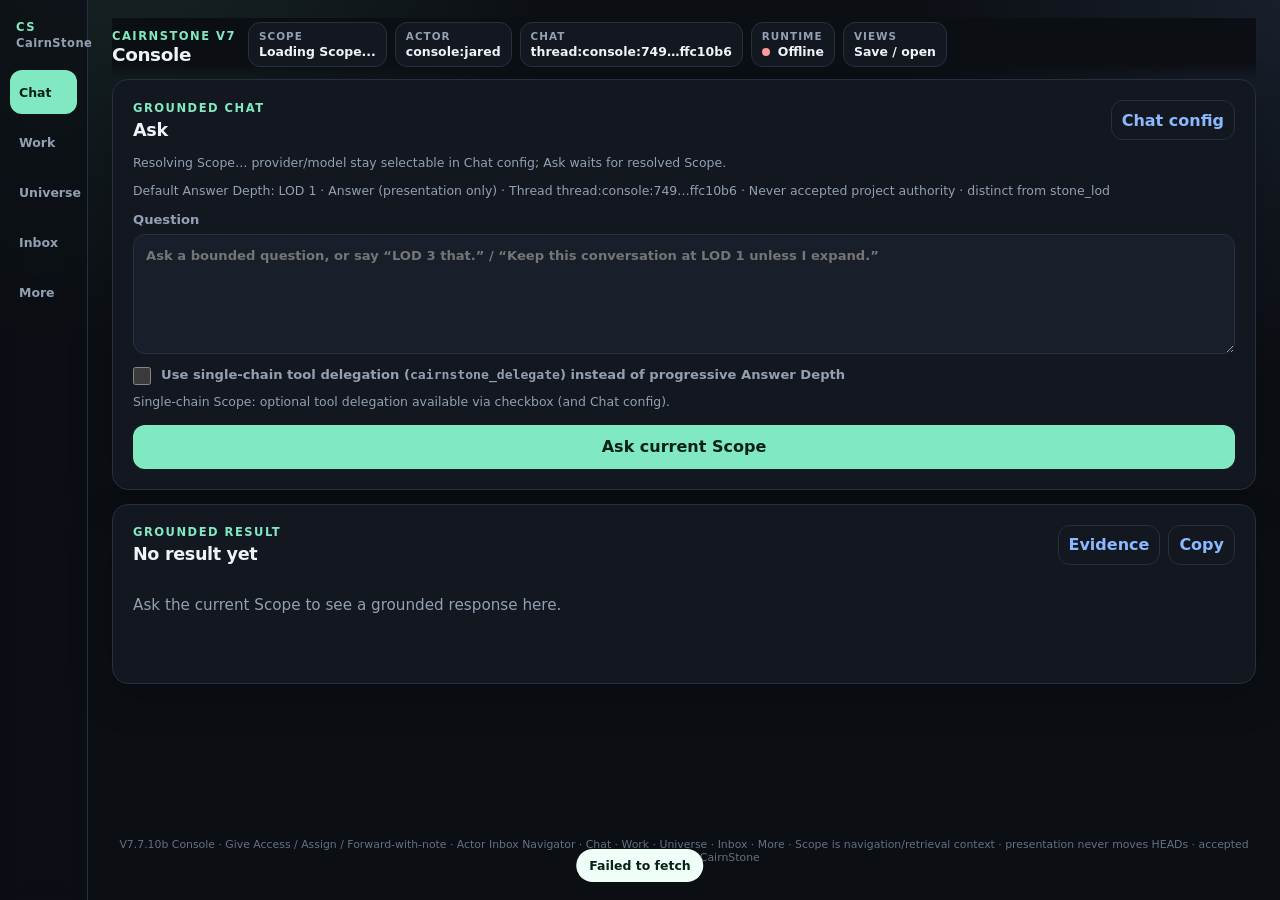
==== commit c3ebc0fa: "V7.7.10j add Unified Conversations panel" ====
--- a/index.html
+++ b/index.html
@@ -58,10 +58,11 @@
         <button id="healthButton" class="visually-hidden" type="button" tabindex="-1" aria-hidden="true">Health</button>
       </header>
 
-      <div id="inboxSubnav" class="subnav hidden" role="tablist" aria-label="Communications: Inbox, Handoff, Activity">
+      <div id="inboxSubnav" class="subnav hidden" role="tablist" aria-label="Communications: Inbox, Handoff, Activity, Conversations">
         <button class="subnav-item active" data-panel="inbox" type="button" title="Inbox — Read correspondence">Inbox</button>
         <button class="subnav-item" data-panel="handoff" type="button" title="Handoff — Dispatch structured handoff">Handoff</button>
         <button class="subnav-item" data-panel="activity" type="button" title="Activity — Cross-actor activity">Activity</button>
+        <button class="subnav-item" data-panel="conversations" type="button" title="Conversations — Unified TurnSync view">Conversations</button>
       </div>
       <div id="moreSubnav" class="subnav hidden" role="tablist" aria-label="More surfaces">
         <button class="subnav-item" data-panel="stones" type="button">Stones</button>
@@ -229,6 +230,49 @@
           <pre id="handoffResult" class="code-block wrap">No handoff sent yet.</pre>
         </div>
       </section>
+      <section id="panel-conversations" class="panel">
+        <div class="card comms-hub-card">
+          <div class="section-heading">
+            <div>
+              <div class="eyebrow" id="conversationsHubEyebrow">TurnSync · Conversation Sessions</div>
+              <h2>Conversations</h2>
+            </div>
+            <button id="conversationsRefresh" class="secondary" type="button">Refresh</button>
+          </div>
+          <p id="conversationsHubBlurb" class="muted small comms-hub-blurb">Durable turn-by-turn operational history across selected actors and providers. Exact Conversation Session identities are preserved; Console does not promote conversation history to project memory.</p>
+          <div id="conversationsHubScopeNote" class="scope-caveat">Conversation Sessions are operational context, not accepted project state. Sync and synthesis must preserve explicit authority boundaries.</div>
+          <label><span>Search conversations</span><input id="conversationsSearch" placeholder="conversation ID, actor, turn preview…" autocomplete="off" spellcheck="false"></label>
+          <div class="form-grid two">
+            <label><span>TurnSync policy <small>(local preference for provider bridge)</small></span>
+              <select id="conversationSyncMode">
+                <option value="ask">Ask</option>
+                <option value="on">On</option>
+                <option value="off">Off</option>
+              </select>
+            </label>
+            <label><span>Payload mode</span>
+              <select id="conversationSyncPayload">
+                <option value="full_turns">Full turns</option>
+                <option value="decisions_tasks">Decisions + tasks</option>
+                <option value="summaries">Summaries only</option>
+              </select>
+            </label>
+          </div>
+          <p id="conversationSyncNote" class="muted small">First slice: preference is stored locally. Provider end-of-turn append hooks are the next integration boundary; no hidden upload occurs from this control alone.</p>
+          <div id="conversationsList" class="message-list" aria-live="polite"><p class="muted">Refresh to load Conversation Sessions visible to the current actor.</p></div>
+        </div>
+        <div class="card">
+          <div class="section-heading">
+            <div><div class="eyebrow">Unified turn detail</div><h2 id="conversationDetailTitle">No conversation selected</h2></div>
+            <button id="conversationJevNext" class="secondary" type="button" disabled>JEV next action</button>
+          </div>
+          <div id="conversationDetailMeta" class="chips"></div>
+          <pre id="conversationDigest" class="code-block wrap">Select a Conversation Session to see a deterministic digest of stored turns.</pre>
+          <div id="conversationTurns" class="message-list" aria-live="polite"></div>
+          <div class="eyebrow">JEV scorer result</div>
+          <pre id="conversationJevResult" class="code-block wrap">JEV is used here for bounded next-action ranking, not free-form summarization.</pre>
+        </div>
+      </section>
       <section id="panel-activity" class="panel">
         <div class="card comms-hub-card">
           <div class="section-heading">
@@ -320,25 +364,6 @@
             <span id="workGuideStepPill" class="work-pill">What?</span>
           </div>
           <p id="workGuideSubtitle" class="muted small">Humans answer human questions. CairnStone resolves workspace, access readiness, Code Session, pins, IDs, and Task Run + events.</p>
-          <details class="work-howto" id="workHowTo">
-            <summary>How to use CairnStone · current step</summary>
-            <ol class="muted small">
-              <li>Get my workspace access (console:jared, list+read only).</li>
-              <li>Answer What / Who / What should they do.</li>
-              <li>Give access uses Approve &amp; send invite — not Route/Dispatch.</li>
-              <li>Invited actor: Claim invite with mailbox ticket (session only).</li>
-              <li>Assign still uses Human Commit then Dispatch.</li>
-            </ol>
-            <p class="muted small">Bearers stay in this browser session. Never paste them into Stones or chat.</p>
-          </details>
-          <div class="invite-actions" id="workOperatorPathActions">
-            <button id="workGetMyAccessBtn" class="secondary" type="button">Get my workspace access</button>
-            <button id="workClaimInviteBtn" class="secondary" type="button">Claim invite</button>
-          </div>
-          <label id="workClaimInviteWrap" class="hidden"><span>Invite id to claim</span>
-            <input id="workClaimInviteId" autocomplete="off" placeholder="invite id from Waiting for claim">
-          </label>
-          <p id="workOperatorPathStatus" class="muted small" aria-live="polite"></p>
           <p id="workGuideHint" class="muted small work-guide-hint">Describe the outcome in plain language. Do not paste session IDs or commit SHAs.</p>
           <ul id="workGuideMissing" class="work-guide-missing muted small"></ul>
 
@@ -395,16 +420,11 @@
           </div>
           <div id="workAccessConfirm" class="work-access-confirm hidden">
             <p id="workAccessConfirmText" class="work-access-confirm-text"></p>
-            <label class="check-row work-access-confirm-row" id="workAccessConfirmCheckRow">
+            <label class="check-row work-access-confirm-row">
               <input id="workAccessConfirmCheck" type="checkbox">
               <span>Yes — confirm this access target before Human Commit</span>
             </label>
-            <div class="invite-actions">
-              <button id="workApproveInviteBtn" class="primary hidden" type="button">Approve &amp; send invite</button>
-            </div>
-            <p id="workInviteStatus" class="muted small" aria-live="polite"></p>
-          </div>
-          <div id="workGenericIntentWrap">
+          </div>
           <p class="muted small">Answers are composed into intent text below. Route / Commit / Dispatch remain explicit — Console never auto-mutates or auto-dispatches.</p>
           <label><span>Composed intent</span><textarea id="intentText" rows="4" placeholder="Filled from What / Who / What should they do…"></textarea></label>
           <div class="invite-actions">
@@ -424,7 +444,6 @@
             <button id="dispatchCommitButton" class="primary" type="button" disabled>Dispatch Task Run</button>
           </div>
           <pre id="intentResult" class="code-block wrap">No intent routed yet.</pre>
-          </div>
         </div>
 
         <div class="card work-code-card hidden" id="workCodeSessionCard">
@@ -535,7 +554,6 @@
             <label><span>Workspace ID</span><input id="workWorkspaceId" autocomplete="off" placeholder="ws:…"></label>
             <label><span>Workspace capability</span><input id="codeWorkspaceCap" type="password" autocomplete="off" placeholder="workspace capability (sessionStorage only)"></label>
             <div class="invite-actions">
-              <button id="workGetMyAccessAdvancedBtn" class="secondary compact-button" type="button">Get my workspace access</button>
               <button id="workWorkspaceSave" class="primary compact-button" type="button">Save workspace</button>
             </div>
           </div>
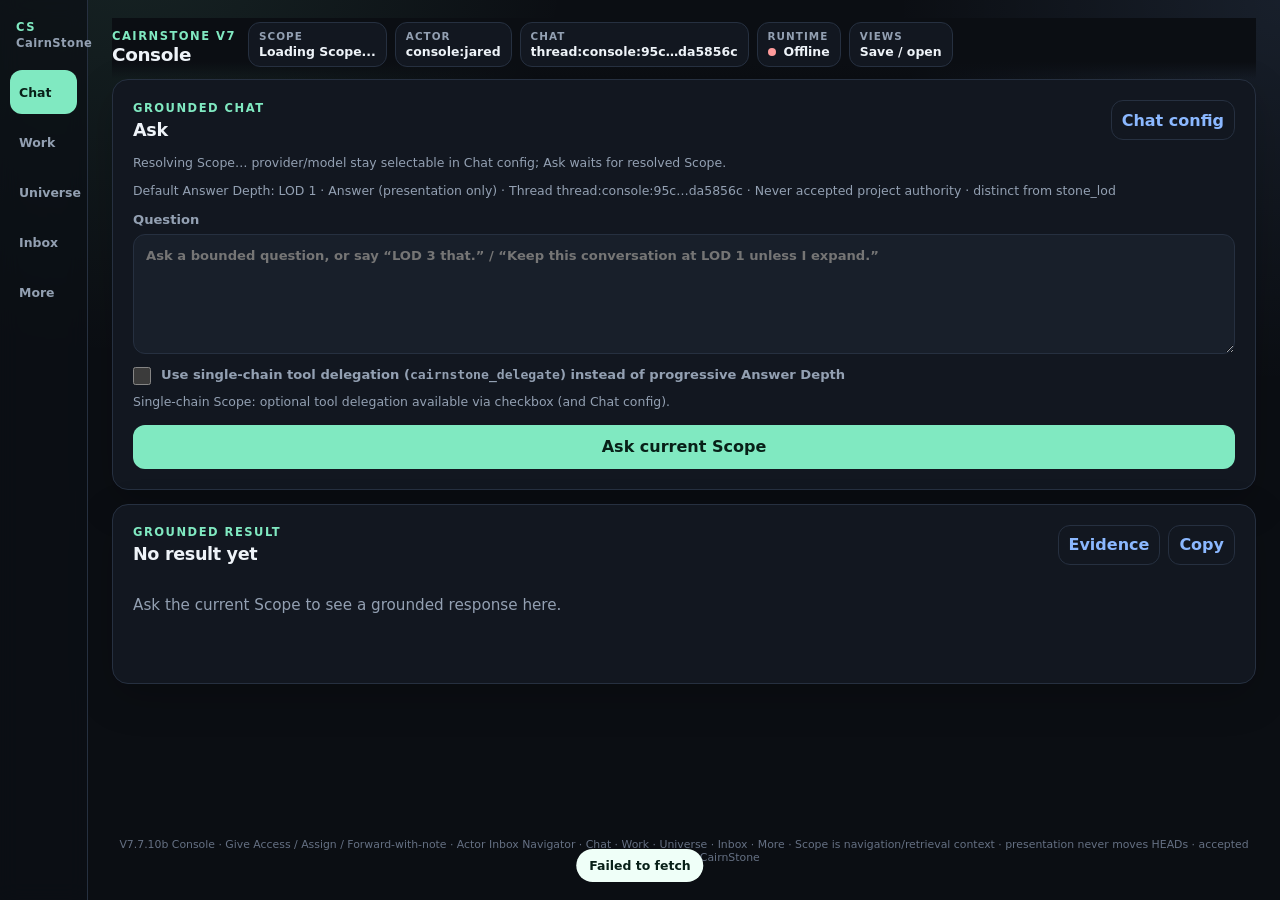
==== commit e2f6447f: "V7.7.10j surface aggregate authority mode" ====
--- a/index.html
+++ b/index.html
@@ -241,6 +241,7 @@
           </div>
           <p id="conversationsHubBlurb" class="muted small comms-hub-blurb">Durable turn-by-turn operational history across selected actors and providers. Exact Conversation Session identities are preserved; Console does not promote conversation history to project memory.</p>
           <div id="conversationsHubScopeNote" class="scope-caveat">Conversation Sessions are operational context, not accepted project state. Sync and synthesis must preserve explicit authority boundaries.</div>
+          <p id="conversationAggregateNote" class="muted small">Runtime will prefer the authenticated account aggregate when available; legacy runtimes fall back to one actor-scoped Conversation Session list.</p>
           <label><span>Search conversations</span><input id="conversationsSearch" placeholder="conversation ID, actor, turn preview…" autocomplete="off" spellcheck="false"></label>
           <div class="form-grid two">
             <label><span>TurnSync policy <small>(local preference for provider bridge)</small></span>
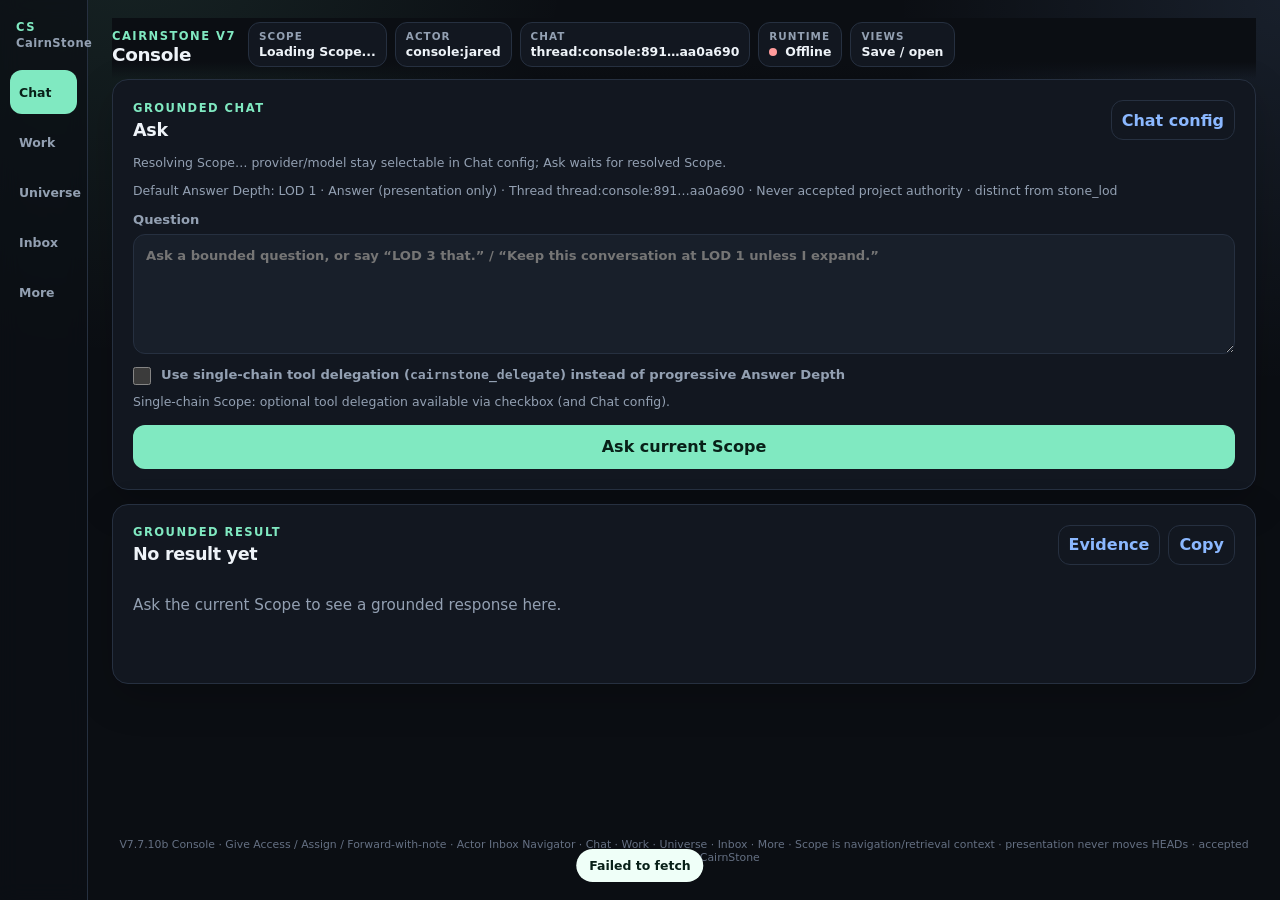
==== commit 5a3368bb: "V7.7.10j add Console Core-auth connection controls" ====
--- a/index.html
+++ b/index.html
@@ -868,6 +868,11 @@
       <div class="sheet-body">
         <p class="muted small">Console actions never grant delegated execution or mutation authority. Values are browser-local only.</p>
         <label><span>Runtime MCP</span><input id="runtimeUrl" autocomplete="url"></label>
+        <div class="invite-actions">
+          <button id="coreAuthConnect" class="primary" type="button">Connect Core account</button>
+          <button id="coreAuthSignOut" class="secondary" type="button" disabled>Disconnect Core</button>
+        </div>
+        <p id="coreAuthStatus" class="muted small" aria-live="polite">Core account not connected. Legacy MCP remains available.</p>
         <label><span>Actor ID</span><input id="actorId" value="console:jared" autocomplete="off"></label>
         <div class="invite-actions">
           <button id="runtimeSheetRecheck" class="primary" type="button">Recheck health</button>
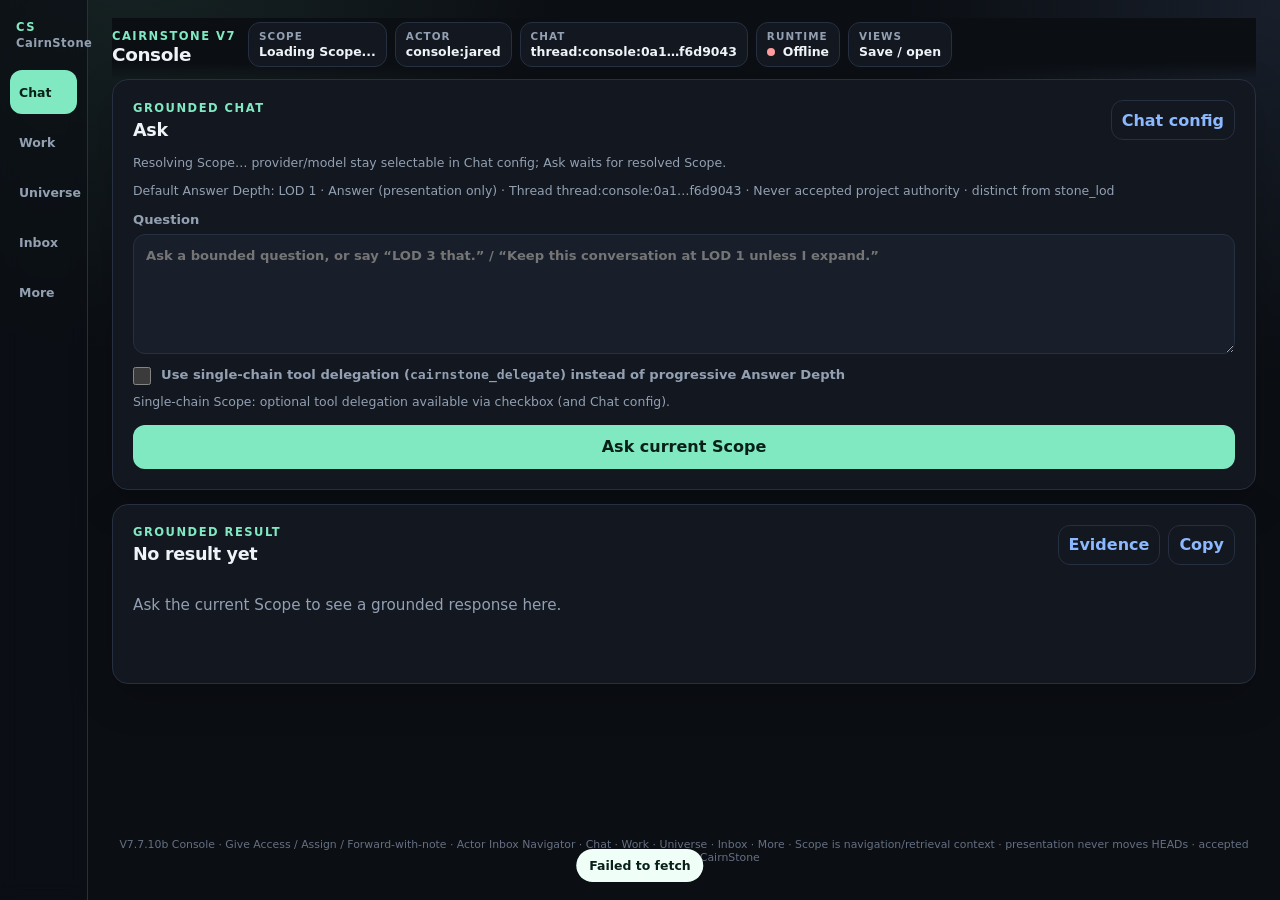
==== commit 7ae2fc43: "V7.7.10j make Console TurnSync control an explicit Core-auth account policy editor" ====
--- a/index.html
+++ b/index.html
@@ -244,7 +244,7 @@
           <p id="conversationAggregateNote" class="muted small">Runtime will prefer the authenticated account aggregate when available; legacy runtimes fall back to one actor-scoped Conversation Session list.</p>
           <label><span>Search conversations</span><input id="conversationsSearch" placeholder="conversation ID, actor, turn preview…" autocomplete="off" spellcheck="false"></label>
           <div class="form-grid two">
-            <label><span>TurnSync policy <small>(local preference for provider bridge)</small></span>
+            <label><span>TurnSync account default <small>(Core-auth operational policy)</small></span>
               <select id="conversationSyncMode">
                 <option value="ask">Ask</option>
                 <option value="on">On</option>
@@ -259,7 +259,10 @@
               </select>
             </label>
           </div>
-          <p id="conversationSyncNote" class="muted small">First slice: preference is stored locally. Provider end-of-turn append hooks are the next integration boundary; no hidden upload occurs from this control alone.</p>
+          <div class="invite-actions">
+            <button id="conversationSyncSave" class="primary compact-button" type="button">Save account policy</button>
+          </div>
+          <p id="conversationSyncNote" class="muted small">Connect Core account to load or save the authenticated account default. Local values are only a browser draft until an explicit save succeeds.</p>
           <div id="conversationsList" class="message-list" aria-live="polite"><p class="muted">Refresh to load Conversation Sessions visible to the current actor.</p></div>
         </div>
         <div class="card">
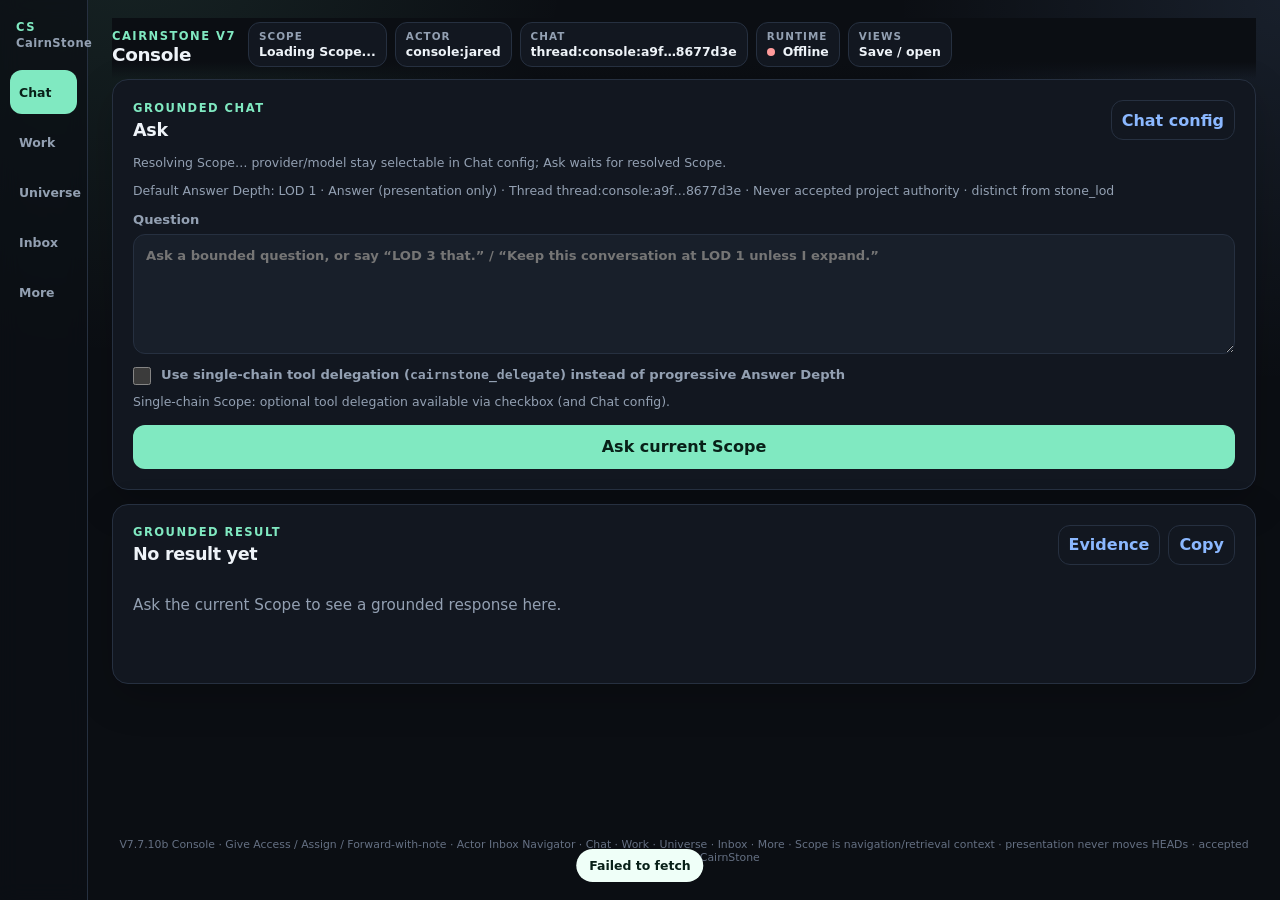
==== commit bf866582: "feat(console): add read-only Stone Todos / Next Work v1" ====
--- a/index.html
+++ b/index.html
@@ -58,6 +58,10 @@
         <button id="healthButton" class="visually-hidden" type="button" tabindex="-1" aria-hidden="true">Health</button>
       </header>
 
+      <div id="workSubnav" class="subnav hidden" role="tablist" aria-label="Work surfaces">
+        <button class="subnav-item" data-panel="code" type="button">Current Work</button>
+        <button class="subnav-item" data-panel="next-work" type="button">Next Work</button>
+      </div>
       <div id="inboxSubnav" class="subnav hidden" role="tablist" aria-label="Communications: Inbox, Handoff, Activity, Conversations">
         <button class="subnav-item active" data-panel="inbox" type="button" title="Inbox — Read correspondence">Inbox</button>
         <button class="subnav-item" data-panel="handoff" type="button" title="Handoff — Dispatch structured handoff">Handoff</button>
@@ -357,6 +361,19 @@
           <div id="accessGrantsHonesty" class="muted small" aria-live="polite">Load grants after worker 0.5.40 exposes <code>cairnstone_access_grant_list</code>.</div>
           <div id="accessGrantsList" class="message-list" aria-live="polite"><p class="muted">No grants loaded.</p></div>
         </div>
+      </section>
+      <section id="panel-next-work" class="panel" aria-labelledby="nextWorkTitle">
+        <div class="card">
+          <div class="eyebrow">Stone Todos · manual handoff</div>
+          <h2 id="nextWorkTitle">Next Work</h2>
+          <p>Choose the next card, copy its prompt, then paste into the destination's live chat. Nothing is sent from this board.</p>
+          <p class="scope-caveat">Fixture data only: 3 illustrative cards with placeholder hashes and paths, not accepted vault work or a second source of truth. Status and ordering are sample values; copying never changes them.</p>
+          <details class="stone-todo-preview">
+            <summary>Where to paste · all 5 destinations</summary>
+            <div id="nextWorkDestinations"></div>
+          </details>
+        </div>
+        <div id="nextWorkBoard" class="stone-todo-board" aria-label="Sample next work cards"></div>
       </section>
       <section id="panel-code" class="panel">
         <div class="card work-guide-card" id="workGuideCard">
--- a/styles.css
+++ b/styles.css
@@ -385,3 +385,18 @@
 .work-access-confirm.hidden{display:none!important}
 .work-resolve-retry{margin-left:8px;vertical-align:middle}
 .compact-button{padding:6px 10px;min-height:32px;font-size:.75rem}
+
+/* Next Work: single-column phone-first cards, no truncated source identities. */
+.stone-todo-board{display:grid;grid-template-columns:minmax(0,1fr);gap:12px}
+.stone-todo{min-width:0;margin:0}
+.stone-todo .section-heading{align-items:flex-start;flex-wrap:wrap}
+.stone-todo h3{margin:0;overflow-wrap:anywhere}
+.stone-todo-source{margin:16px 0;font-size:.8rem}
+.stone-todo-source dt{color:var(--muted);margin-top:8px}
+.stone-todo-source dd{margin:4px 0;font-family:monospace;overflow-wrap:anywhere}
+.stone-todo-actor,.stone-todo-destination{overflow-wrap:anywhere}
+.stone-todo-copy{width:100%;min-height:48px}
+.stone-todo-preview{margin-top:12px}
+.stone-todo-preview summary{cursor:pointer;min-height:44px;display:flex;align-items:center}
+.stone-todo-prompt{width:100%;box-sizing:border-box;font-size:16px;white-space:pre-wrap;overflow-wrap:anywhere}
+.stone-todo-feedback{min-height:1.5em}
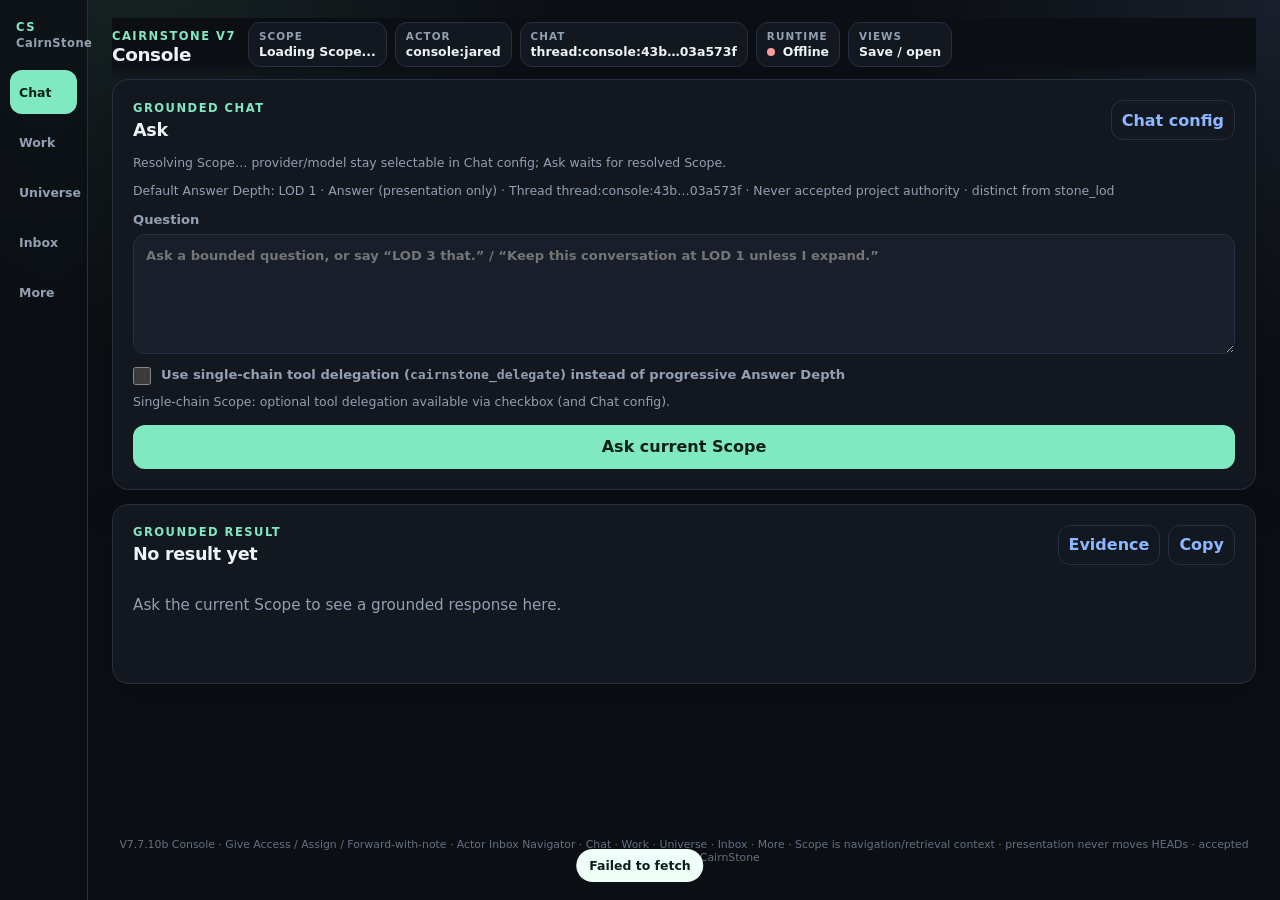
==== commit 341b1587: "Add read-only live start_here projection to Next Work" ====
--- a/index.html
+++ b/index.html
@@ -367,11 +367,24 @@
           <div class="eyebrow">Stone Todos · manual handoff</div>
           <h2 id="nextWorkTitle">Next Work</h2>
           <p>Choose the next card, copy its prompt, then paste into the destination's live chat. Nothing is sent from this board.</p>
-          <p class="scope-caveat">Fixture data only: 3 illustrative cards with placeholder hashes and paths, not accepted vault work or a second source of truth. Status and ordering are sample values; copying never changes them.</p>
+          <p class="scope-caveat">The Live section reads the current start_here from project memory. This board grants no authority. Display the handoff only; do not execute it here or apply migration 0025.</p>
           <details class="stone-todo-preview">
             <summary>Where to paste · all 5 destinations</summary>
             <div id="nextWorkDestinations"></div>
           </details>
+        </div>
+        <section aria-labelledby="nextWorkLiveTitle">
+          <div class="card">
+            <h3 id="nextWorkLiveTitle">Live</h3>
+            <p class="muted small">Read-only · cairnstone-v6-project-memory · start_here</p>
+            <button id="nextWorkLiveRefresh" class="secondary stone-todo-live-refresh" type="button">Refresh Live</button>
+            <p id="nextWorkLiveStatus" class="small" role="status" aria-live="polite">Connect your Core account to load Live. Samples below are not live work.</p>
+          </div>
+          <div id="nextWorkLiveBoard" class="stone-todo-board" aria-label="Live start_here card"></div>
+        </section>
+        <div class="card stone-todo-sample-heading">
+          <h3>SAMPLE ONLY</h3>
+          <p class="scope-caveat">3 illustrative fixture cards with placeholder hashes and paths, not accepted vault work. Status and ordering are sample values; copying never changes them. Samples are never substituted for Live.</p>
         </div>
         <div id="nextWorkBoard" class="stone-todo-board" aria-label="Sample next work cards"></div>
       </section>
--- a/styles.css
+++ b/styles.css
@@ -400,3 +400,6 @@
 .stone-todo-preview summary{cursor:pointer;min-height:44px;display:flex;align-items:center}
 .stone-todo-prompt{width:100%;box-sizing:border-box;font-size:16px;white-space:pre-wrap;overflow-wrap:anywhere}
 .stone-todo-feedback{min-height:1.5em}
+.stone-todo-live-refresh{min-height:48px}
+.stone-todo-sample-heading{margin-top:20px}
+#nextWorkLiveStatus{overflow-wrap:anywhere}
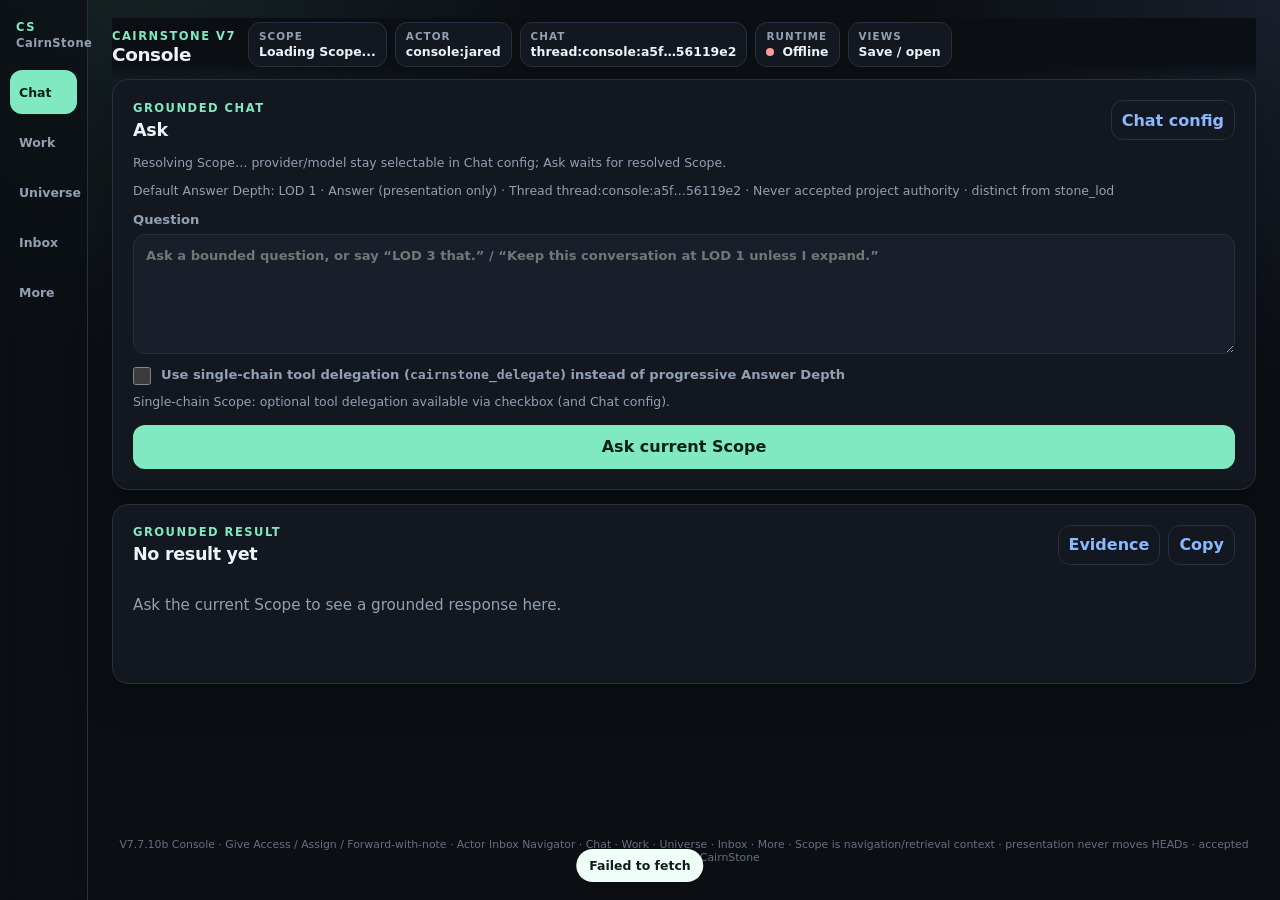
==== commit 40c21f19: "Merge 28cd3a47fb8164ac871ddb7f972e55a47768e480 into d77b4513473ffbac406ae1162398ce52177df22c" ====
--- a/index.html
+++ b/index.html
@@ -398,6 +398,25 @@
             <span id="workGuideStepPill" class="work-pill">What?</span>
           </div>
           <p id="workGuideSubtitle" class="muted small">Humans answer human questions. CairnStone resolves workspace, access readiness, Code Session, pins, IDs, and Task Run + events.</p>
+          <details class="work-howto" id="workHowTo">
+            <summary>How to use CairnStone · current step</summary>
+            <ol class="muted small">
+              <li>Get my workspace access (console:jared, list+read only).</li>
+              <li>Answer What / Who / What should they do.</li>
+              <li>Give access uses Approve &amp; send invite — not Route/Dispatch.</li>
+              <li>Invited actor: Claim invite with mailbox ticket (session only).</li>
+              <li>Assign still uses Human Commit then Dispatch.</li>
+            </ol>
+            <p class="muted small">Bearers stay in this browser session. Never paste them into Stones or chat.</p>
+          </details>
+          <div class="invite-actions" id="workOperatorPathActions">
+            <button id="workGetMyAccessBtn" class="secondary" type="button">Get my workspace access</button>
+            <button id="workClaimInviteBtn" class="secondary" type="button">Claim invite</button>
+          </div>
+          <label id="workClaimInviteWrap" class="hidden"><span>Invite id to claim</span>
+            <input id="workClaimInviteId" autocomplete="off" placeholder="invite id from Waiting for claim">
+          </label>
+          <p id="workOperatorPathStatus" class="muted small" aria-live="polite"></p>
           <p id="workGuideHint" class="muted small work-guide-hint">Describe the outcome in plain language. Do not paste session IDs or commit SHAs.</p>
           <ul id="workGuideMissing" class="work-guide-missing muted small"></ul>
 
@@ -454,11 +473,16 @@
           </div>
           <div id="workAccessConfirm" class="work-access-confirm hidden">
             <p id="workAccessConfirmText" class="work-access-confirm-text"></p>
-            <label class="check-row work-access-confirm-row">
+            <label class="check-row work-access-confirm-row" id="workAccessConfirmCheckRow">
               <input id="workAccessConfirmCheck" type="checkbox">
               <span>Yes — confirm this access target before Human Commit</span>
             </label>
-          </div>
+            <div class="invite-actions">
+              <button id="workApproveInviteBtn" class="primary hidden" type="button">Approve &amp; send invite</button>
+            </div>
+            <p id="workInviteStatus" class="muted small" aria-live="polite"></p>
+          </div>
+          <div id="workGenericIntentWrap">
           <p class="muted small">Answers are composed into intent text below. Route / Commit / Dispatch remain explicit — Console never auto-mutates or auto-dispatches.</p>
           <label><span>Composed intent</span><textarea id="intentText" rows="4" placeholder="Filled from What / Who / What should they do…"></textarea></label>
           <div class="invite-actions">
@@ -478,6 +502,7 @@
             <button id="dispatchCommitButton" class="primary" type="button" disabled>Dispatch Task Run</button>
           </div>
           <pre id="intentResult" class="code-block wrap">No intent routed yet.</pre>
+          </div>
         </div>
 
         <div class="card work-code-card hidden" id="workCodeSessionCard">
@@ -588,6 +613,7 @@
             <label><span>Workspace ID</span><input id="workWorkspaceId" autocomplete="off" placeholder="ws:…"></label>
             <label><span>Workspace capability</span><input id="codeWorkspaceCap" type="password" autocomplete="off" placeholder="workspace capability (sessionStorage only)"></label>
             <div class="invite-actions">
+              <button id="workGetMyAccessAdvancedBtn" class="secondary compact-button" type="button">Get my workspace access</button>
               <button id="workWorkspaceSave" class="primary compact-button" type="button">Save workspace</button>
             </div>
           </div>
